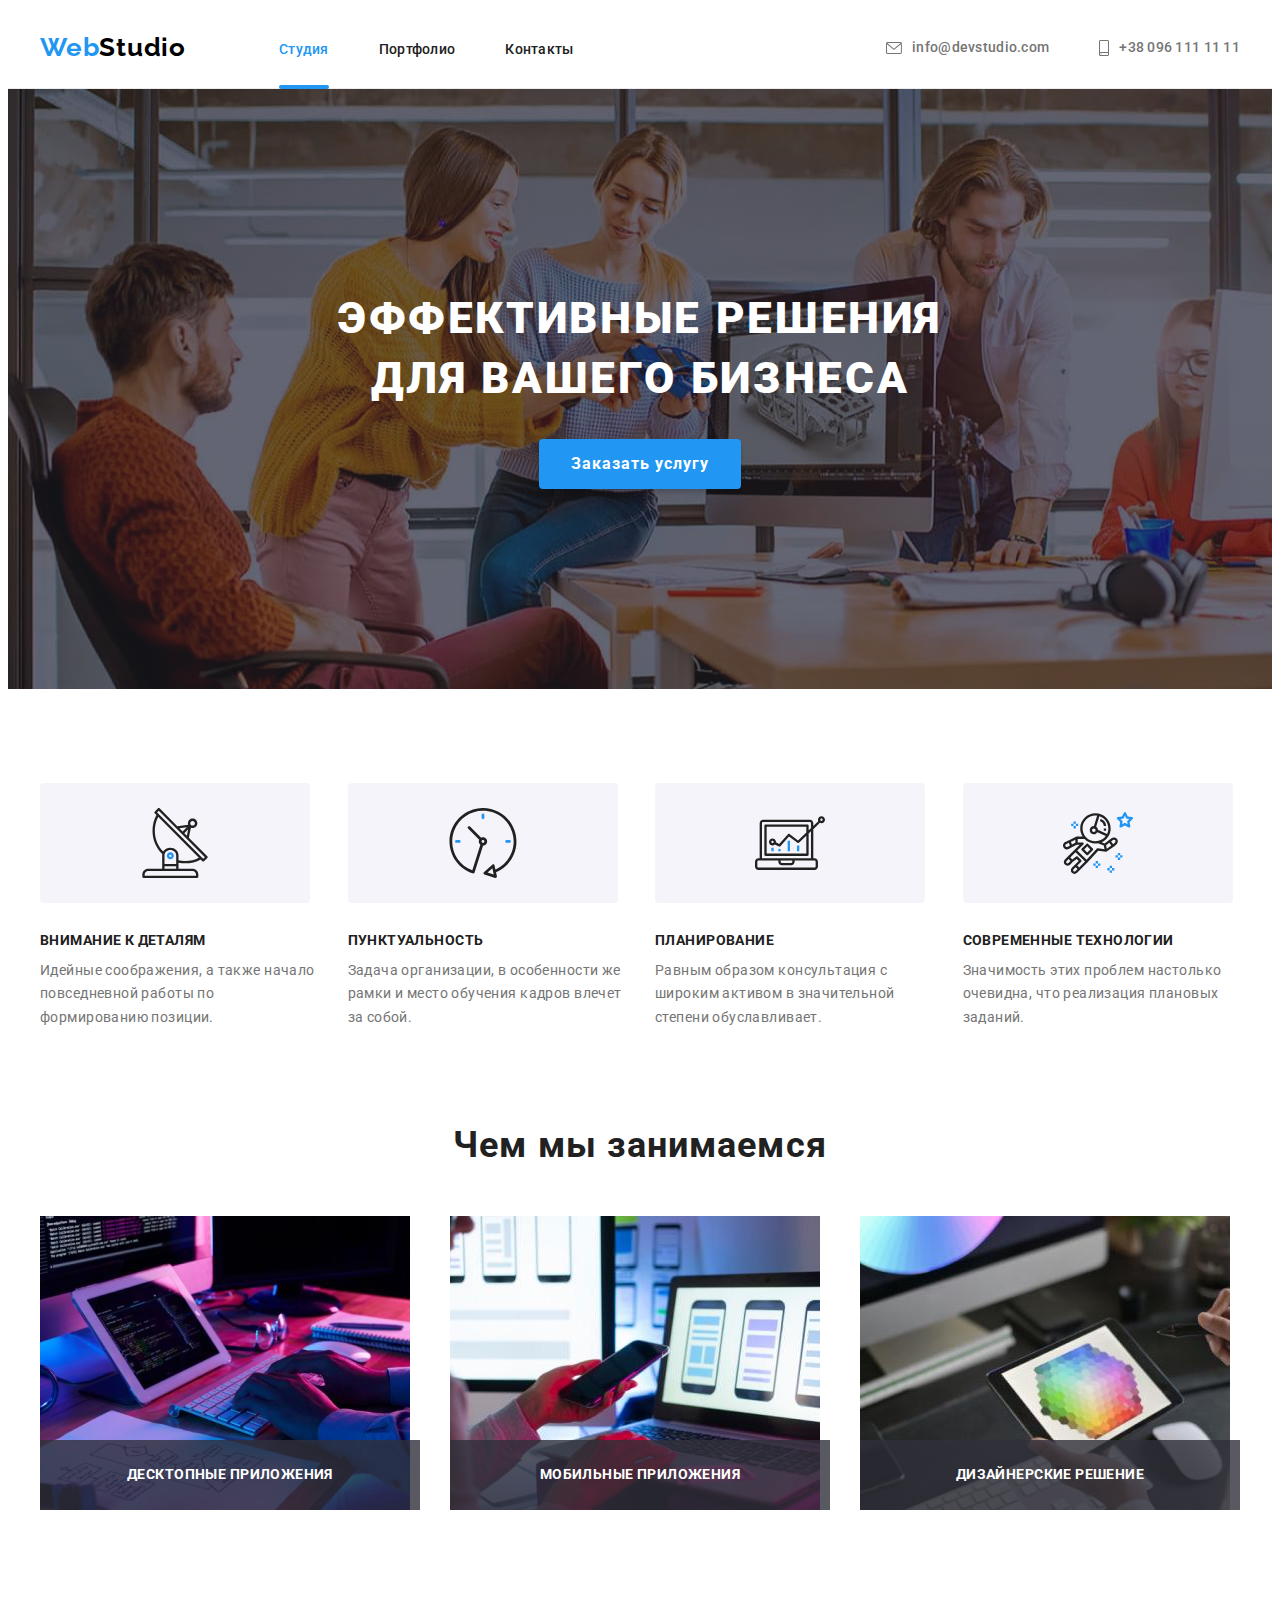
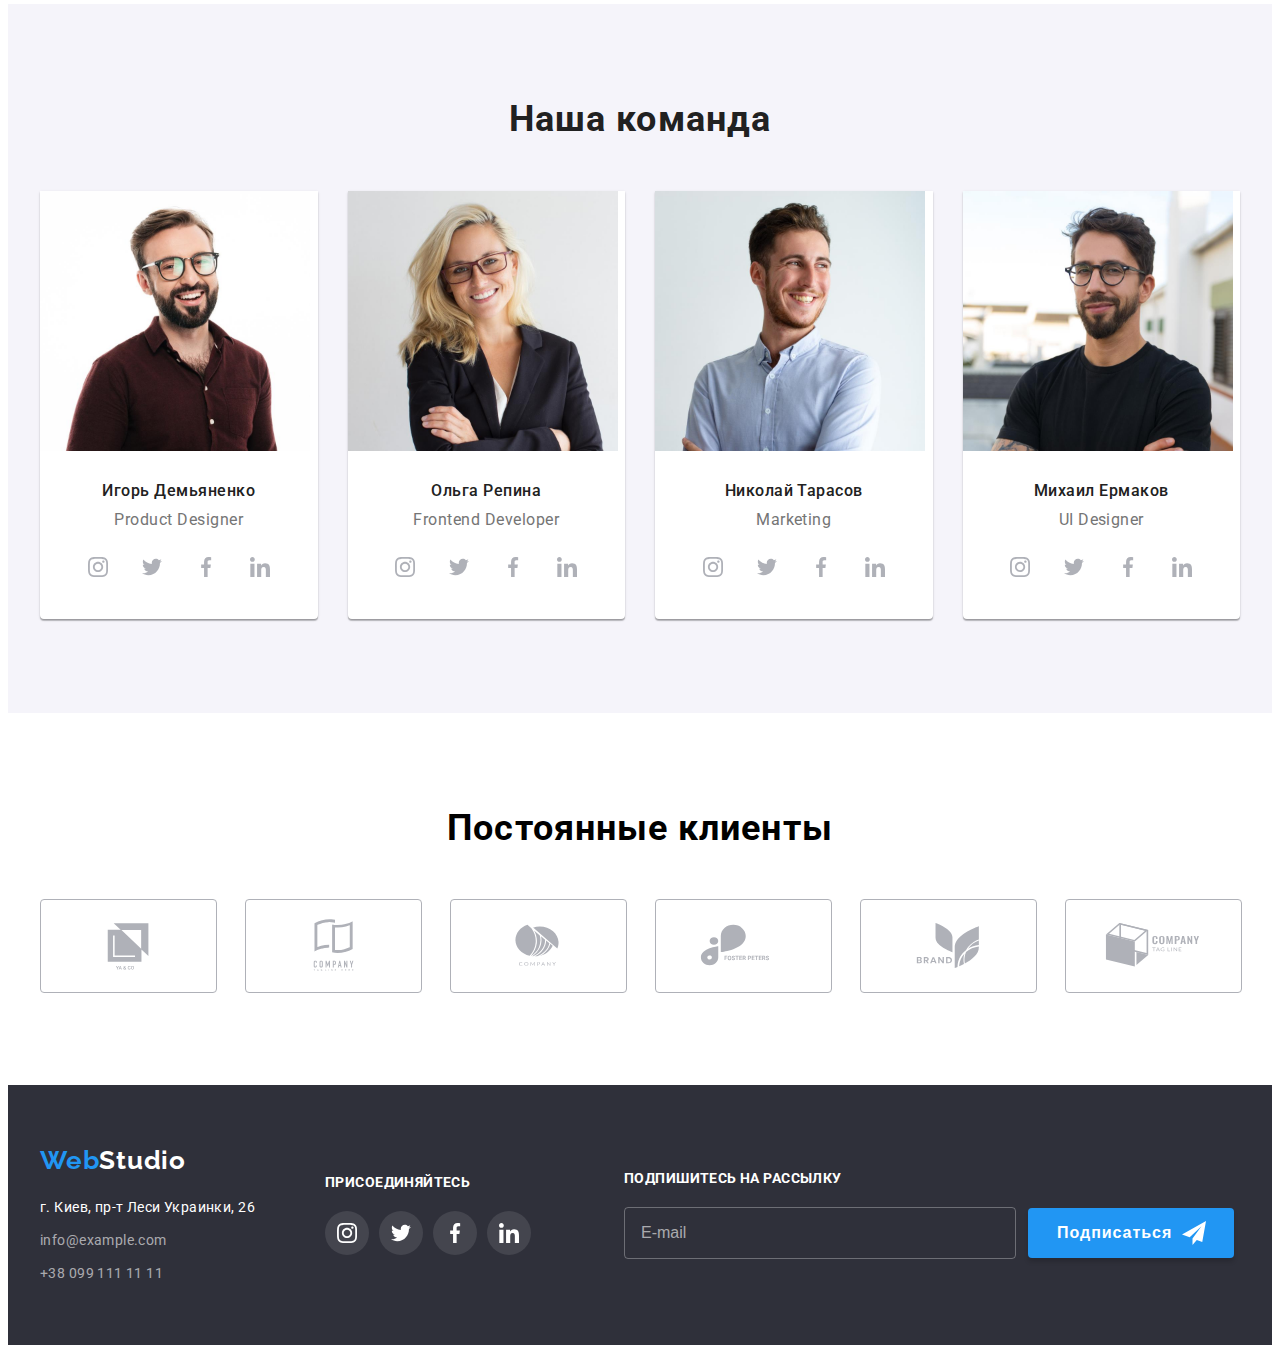
==== index.html @ 4bd8bec8 "add bem header" ====
<!DOCTYPE html>
<html lang="ru">
  <head>
    <meta charset="UTF-8" />
    <meta http-equiv="X-UA-Compatible" content="IE=edge" />
    <meta name="viewport" content="width=device-width, initial-scale=1.0" />
    <title>WebStudio</title>
    <link rel="preconnect" href="https://fonts.googleapis.com" />
    <link rel="preconnect" href="https://fonts.gstatic.com" crossorigin />
    <link
      href="https://fonts.googleapis.com/css2?family=Raleway:wght@700&family=Roboto:wght@400;500;700;900&display=swap"
      rel="stylesheet"
    />
    <link
      rel="stylesheet"
      href="https://cdnjs.cloudflare.com/ajax/libs/modern-normalize/1.1.0/modern-normalize.min.css"
      integrity="sha512-wpPYUAdjBVSE4KJnH1VR1HeZfpl1ub8YT/NKx4PuQ5NmX2tKuGu6U/JRp5y+Y8XG2tV+wKQpNHVUX03MfMFn9Q=="
      crossorigin="anonymous"
      referrerpolicy="no-referrer"
    />
    <link rel="stylesheet" href="./css/main.min.css" />
  </head>

  <body>
    <header class="header-main">
      <div class="header container">
        <a class="logo header__logo link" href="./index.html"
          ><span class="logo__accent">Web</span>Studio</a
        >
        <nav class="header-nav">
          <ul class="header-nav__list list">
            <li class="header-nav__item">
              <a class="header-nav__link link current" href="./index.html"
                >Студия</a
              >
            </li>
            <li class="header-nav__item">
              <a class="header-nav__link link" href="./portfolio.html"
                >Портфолио</a
              >
            </li>
            <li class="header-nav__item">
              <a class="header-nav__link link" href="">Контакты</a>
            </li>
          </ul>
        </nav>
        <ul class="contact header__contact list">
          <li class="contact__item">
            <a class="contact__link link" href="mailto:info@devstudio.com"
              ><svg class="contact__icon" width="16" height="12">
                <use href="./images/icons.svg#icon-envelope"></use></svg
              >info@devstudio.com</a
            >
          </li>
          <li class="contact__item">
            <a class="contact__link link" href="tel:+380961111111"
              ><svg class="contact__icon" width="10" height="16">
                <use href="./images/icons.svg#icon-smartphone"></use></svg
              >+38 096 111 11 11</a
            >
          </li>
        </ul>
      </div>
    </header>
    <main>
      <!--Hero-->
      <section class="hero">
        <div class="container hero-container">
          <h1 class="hero-title">Эффективные решения для вашего бизнеса</h1>
          <button type="button" class="hero-btn" data-modal-open>
            Заказать услугу
          </button>
        </div>
      </section>
      <!--Qualitys-->
      <section class="quality section-general">
        <div class="container">
          <h2 class="visually-hidden">Качества</h2>
          <ul class="quality-list list">
            <li class="quality-item">
              <div class="quality-icon-container">
                <svg class="quality-icon" width="70" height="70">
                  <use href="./images/icons.svg#icon-antenna"></use>
                </svg>
              </div>
              <h3 class="quality-title">Внимание к деталям</h3>
              <p class="quality-text">
                Идейные соображения, а также начало повседневной работы по
                формированию позиции.
              </p>
            </li>
            <li class="quality-item">
              <div class="quality-icon-container">
                <svg class="quality-icon" width="70" height="70">
                  <use href="./images/icons.svg#icon-clock"></use>
                </svg>
              </div>
              <h3 class="quality-title">Пунктуальность</h3>
              <p class="quality-text">
                Задача организации, в особенности же рамки и место обучения
                кадров влечет за собой.
              </p>
            </li>
            <li class="quality-item">
              <div class="quality-icon-container">
                <svg class="quality-icon" width="70" height="70">
                  <use href="./images/icons.svg#icon-diagram"></use>
                </svg>
              </div>
              <h3 class="quality-title">Планирование</h3>
              <p class="quality-text">
                Равным образом консультация с широким активом в значительной
                степени обуславливает.
              </p>
            </li>
            <li class="quality-item">
              <div class="quality-icon-container">
                <svg class="quality-icon" width="70" height="70">
                  <use href="./images/icons.svg#icon-astronaut"></use>
                </svg>
              </div>
              <h3 class="quality-title">Современные технологии</h3>
              <p class="quality-text">
                Значимость этих проблем настолько очевидна, что реализация
                плановых заданий.
              </p>
            </li>
          </ul>
        </div>
      </section>
      <!--Works-->
      <section class="works section-general">
        <div class="container">
          <h2 class="works-title">Чем мы занимаемся</h2>
          <ul class="works-list list">
            <li class="works-item">
              <img
                src="./images/code.jpg"
                alt="пишет код на планшете"
                width="370"
                height="294"
              />
              <h3 class="work-item-title">ДЕСКТОПНЫЕ ПРИЛОЖЕНИЯ</h3>
            </li>
            <li class="works-item">
              <img
                src="./images/mobile.jpg"
                alt="девушка с телефоном возле ноутбука"
                width="370"
                height="294"
              />
              <h3 class="work-item-title">МОБИЛЬНЫЕ ПРИЛОЖЕНИЯ</h3>
            </li>
            <li class="works-item">
              <img
                src="./images/color.jpg"
                alt="планшет в руке с гаммой цветов"
                width="370"
                height="294"
              />
              <h3 class="work-item-title">ДИЗАЙНЕРСКИЕ РЕШЕНИЕ</h3>
            </li>
          </ul>
        </div>
      </section>
      <!--Team-->
      <section class="team section-general">
        <div class="container">
          <h2 class="team-title">Наша команда</h2>
          <ul class="team-list list">
            <li class="team-item">
              <img
                src="./images/product-designer.jpg"
                alt="дизайнер продукта"
                width="270"
                height="260"
              />
              <div class="team-container">
                <h3 class="team-list-title">Игорь Демьяненко</h3>
                <p class="team-list-text" lang="en">Product Designer</p>
                <ul class="team-social-list list">
                  <li class="team-social-item">
                    <a class="team-social-link link" href="">
                      <svg class="team-social-icon" width="20" height="20">
                        <use href="./images/icons.svg#icon-instagram"></use>
                      </svg>
                    </a>
                  </li>
                  <li class="team-social-item">
                    <a class="team-social-link link" href="">
                      <svg class="team-social-icon" width="20" height="20">
                        <use href="./images/icons.svg#icon-twitter"></use>
                      </svg>
                    </a>
                  </li>
                  <li class="team-social-item">
                    <a class="team-social-link link" href="">
                      <svg class="team-social-icon" width="20" height="20">
                        <use href="./images/icons.svg#icon-facebook"></use>
                      </svg>
                    </a>
                  </li>
                  <li class="team-social-item">
                    <a class="team-social-link link" href="">
                      <svg class="team-social-icon" width="20" height="20">
                        <use href="./images/icons.svg#icon-linkedin"></use>
                      </svg>
                    </a>
                  </li>
                </ul>
              </div>
            </li>
            <li class="team-item">
              <img
                src="./images/frontend-developer.jpg"
                alt="фронтенд разработчик"
                width="270"
                height="260"
              />
              <div class="team-container">
                <h3 class="team-list-title">Ольга Репина</h3>
                <p class="team-list-text" lang="en">Frontend Developer</p>
                <ul class="team-social-list list">
                  <li class="team-social-item">
                    <a class="team-social-link link" href="">
                      <svg class="team-social-icon" width="20" height="20">
                        <use href="./images/icons.svg#icon-instagram"></use>
                      </svg>
                    </a>
                  </li>
                  <li class="team-social-item">
                    <a class="team-social-link link" href="">
                      <svg class="team-social-icon" width="20" height="20">
                        <use href="./images/icons.svg#icon-twitter"></use>
                      </svg>
                    </a>
                  </li>
                  <li class="team-social-item">
                    <a class="team-social-link link" href="">
                      <svg class="team-social-icon" width="20" height="20">
                        <use href="./images/icons.svg#icon-facebook"></use>
                      </svg>
                    </a>
                  </li>
                  <li class="team-social-item">
                    <a class="team-social-link link" href="">
                      <svg class="team-social-icon" width="20" height="20">
                        <use href="./images/icons.svg#icon-linkedin"></use>
                      </svg>
                    </a>
                  </li>
                </ul>
              </div>
            </li>
            <li class="team-item">
              <img
                src="./images/marketing.jpg"
                alt="маркетолог"
                width="270"
                height="260"
              />
              <div class="team-container">
                <h3 class="team-list-title">Николай Тарасов</h3>
                <p class="team-list-text" lang="en">Marketing</p>
                <ul class="team-social-list list">
                  <li class="team-social-item">
                    <a class="team-social-link link" href="">
                      <svg class="team-social-icon" width="20" height="20">
                        <use href="./images/icons.svg#icon-instagram"></use>
                      </svg>
                    </a>
                  </li>
                  <li class="team-social-item">
                    <a class="team-social-link link" href="">
                      <svg class="team-social-icon" width="20" height="20">
                        <use href="./images/icons.svg#icon-twitter"></use>
                      </svg>
                    </a>
                  </li>
                  <li class="team-social-item">
                    <a class="team-social-link link" href="">
                      <svg class="team-social-icon" width="20" height="20">
                        <use href="./images/icons.svg#icon-facebook"></use>
                      </svg>
                    </a>
                  </li>
                  <li class="team-social-item">
                    <a class="team-social-link link" href="">
                      <svg class="team-social-icon" width="20" height="20">
                        <use href="./images/icons.svg#icon-linkedin"></use>
                      </svg>
                    </a>
                  </li>
                </ul>
              </div>
            </li>
            <li class="team-item">
              <img
                src="./images/ui-designer.jpg"
                alt="дизайнер интерфейсов"
                width="270"
                height="260"
              />
              <div class="team-container">
                <h3 class="team-list-title">Михаил Ермаков</h3>
                <p class="team-list-text" lang="en">UI Designer</p>
                <ul class="team-social-list list">
                  <li class="team-social-item">
                    <a class="team-social-link link" href="">
                      <svg class="team-social-icon" width="20" height="20">
                        <use href="./images/icons.svg#icon-instagram"></use>
                      </svg>
                    </a>
                  </li>
                  <li class="team-social-item">
                    <a class="team-social-link link" href="">
                      <svg class="team-social-icon" width="20" height="20">
                        <use href="./images/icons.svg#icon-twitter"></use>
                      </svg>
                    </a>
                  </li>
                  <li class="team-social-item">
                    <a class="team-social-link link" href="">
                      <svg class="team-social-icon" width="20" height="20">
                        <use href="./images/icons.svg#icon-facebook"></use>
                      </svg>
                    </a>
                  </li>
                  <li class="team-social-item">
                    <a class="team-social-link link" href="">
                      <svg class="team-social-icon" width="20" height="20">
                        <use href="./images/icons.svg#icon-linkedin"></use>
                      </svg>
                    </a>
                  </li>
                </ul>
              </div>
            </li>
          </ul>
        </div>
      </section>
      <!--Clients-->
      <section class="client section-general">
        <div class="container">
          <h2 class="client-title">Постоянные клиенты</h2>
          <ul class="client-list list">
            <li class="client-item">
              <a class="client-link link" href="">
                <svg class="client-icon" width="106" height="60">
                  <use href="./images/icons.svg#icon-logo1"></use>
                </svg>
              </a>
            </li>
            <li class="client-item">
              <a class="client-link link" href="">
                <svg class="client-icon" width="106" height="60">
                  <use href="./images/icons.svg#icon-logo2"></use>
                </svg>
              </a>
            </li>
            <li class="client-item">
              <a class="client-link link" href="">
                <svg class="client-icon" width="106" height="60">
                  <use href="./images/icons.svg#icon-logo3"></use>
                </svg>
              </a>
            </li>
            <li class="client-item">
              <a class="client-link link" href="">
                <svg class="client-icon" width="106" height="60">
                  <use href="./images/icons.svg#icon-logo4"></use>
                </svg>
              </a>
            </li>
            <li class="client-item">
              <a class="client-link link" href="">
                <svg class="client-icon" width="106" height="60">
                  <use href="./images/icons.svg#icon-logo5"></use>
                </svg>
              </a>
            </li>
            <li class="client-item">
              <a class="client-link link" href="">
                <svg class="client-icon" width="106" height="60">
                  <use href="./images/icons.svg#icon-logo6"></use>
                </svg>
              </a>
            </li>
          </ul>
        </div>
      </section>
    </main>
    <footer class="footer">
      <div class="container">
        <div class="footer-container">
          <div class="footer-address-wrap">
            <a class="footer-logo link" href="./index.html"
              ><span class="footer-logo-accent">Web</span>Studio
            </a>
            <address class="footer-address">
              <ul class="footer-list list">
                <li class="footer-item">
                  <a
                    class="footer-address-link link"
                    href="https://goo.gl/maps/RLzgMfpruisoDYnj7"
                    target="_blank"
                    rel="noopener noreferrer"
                    >г. Киев, пр-т Леси Украинки, 26
                  </a>
                </li>
                <li class="footer-item">
                  <a class="footer-link link" href="mailto:info@example.com"
                    >info@example.com</a
                  >
                </li>
                <li class="footer-item">
                  <a class="footer-link link" href="tel:+380991111111"
                    >+38 099 111 11 11</a
                  >
                </li>
              </ul>
            </address>
          </div>
          <div class="footer-social">
            <p class="footer-social-text">ПРИСОЕДИНЯЙТЕСЬ</p>
            <ul class="footer-social-list list">
              <li class="footer-social-item">
                <a class="footer-social-link link" href="">
                  <svg class="footer-social-icon" width="20" height="20">
                    <use href="./images/icons.svg#icon-instagram"></use>
                  </svg>
                </a>
              </li>
              <li class="footer-social-item">
                <a class="footer-social-link link" href="">
                  <svg class="footer-social-icon" width="20" height="20">
                    <use href="./images/icons.svg#icon-twitter"></use>
                  </svg>
                </a>
              </li>
              <li class="footer-social-item">
                <a class="footer-social-link link" href="">
                  <svg class="footer-social-icon" width="20" height="20">
                    <use href="./images/icons.svg#icon-facebook"></use>
                  </svg>
                </a>
              </li>
              <li class="footer-social-item">
                <a class="footer-social-link link" href="">
                  <svg class="footer-social-icon" width="20" height="20">
                    <use href="./images/icons.svg#icon-linkedin"></use>
                  </svg>
                </a>
              </li>
            </ul>
          </div>
          <div class="footer-form-wrap">
            <p class="footer-form-title">ПОДПИШИТЕСЬ НА РАССЫЛКУ</p>
            <form action="#" class="footer-form">
              <input
                type="email"
                name="mail"
                placeholder="E-mail"
                class="footer-form-input"
              />
              <button type="submit" class="footer-form-btn">
                Подписаться
                <svg class="footer-form-icon" width="24" height="24">
                  <use href="./images/icons.svg#icon-send"></use>
                </svg>
              </button>
            </form>
          </div>
        </div>
      </div>
    </footer>
    <div class="backdrop is-hidden" data-modal>
      <div class="modal">
        <div class="modal-form-wrap">
          <p class="modal-form-title">
            Оставьте свои данные, мы вам перезвоним
          </p>
          <form action="#" class="modal-form">
            <div class="modal-form-field">
              <label for="user-name" class="modal-form-label">Имя</label>
              <div class="modal-input-wrap">
                <input
                  type="text"
                  name="user-name"
                  id="user-name"
                  class="modal-input"
                />
                <svg class="modal-input-icon" width="18" height="18">
                  <use href="./images/icons.svg#icon-person"></use>
                </svg>
              </div>
            </div>
            <div class="modal-form-field">
              <label for="user-tel" class="modal-form-label">Телефон</label>
              <div class="modal-input-wrap">
                <input
                  type="tel"
                  name="user-tel"
                  id="user-tel"
                  class="modal-input"
                />
                <svg class="modal-input-icon" width="18" height="18">
                  <use href="./images/icons.svg#icon-modal-phone"></use>
                </svg>
              </div>
            </div>
            <div class="modal-form-field">
              <label for="user-mail" class="modal-form-label">Почта</label>
              <div class="modal-input-wrap">
                <input
                  type="email"
                  name="user-mail"
                  id="user-mail"
                  class="modal-input"
                />
                <svg class="modal-input-icon" width="18" height="18">
                  <use href="./images/icons.svg#icon-modal-email"></use>
                </svg>
              </div>
            </div>
            <div class="modal-form-field">
              <label for="user-text" class="modal-form-label"
                >Комментарий</label
              >
              <textarea
                name="user-text"
                id="user-text"
                placeholder="Введите текст"
                class="user-text"
              ></textarea>
            </div>
            <div class="modal-form-checkbox">
              <input
                type="checkbox"
                name="policy"
                id="modal-check"
                class="modal-check visually-hidden"
              />
              <label for="modal-check" class="modal-check-text">
                <span
                  ><svg class="icon-check" width="16" height="15">
                    <use href="./images/icons.svg#icon-check"></use>
                  </svg>
                </span>
                Соглашаюсь с рассылкой и принимаю</label
              ><a class="modal-chek-link" href="#">Условия договора </a>
            </div>
            <button type="submit" class="modal-btn">Отправить</button>
          </form>
        </div>
        <button type="button" class="modal-close-btn" data-modal-close>
          <svg class="modal-close-icon" width="18" height="18">
            <use href="./images/icons.svg#icon-close-black"></use>
          </svg>
        </button>
      </div>
    </div>
    <script src="./js/modal.js"></script>
  </body>
</html>
---- css/main.min.css ----
:root{--accent-logo-color: #2196f3;--second-logo-color: #000000;--third-logo-color: #ffffff;--mine-header-text-color: #212121;--second-header-text-color: #757575;--mine-title-color: #ffffff;--second-title-color: #212121;--third-title-color: #212121;--main-text-color: #757575;--accent-color: #2196f3;--button-color: #2196f3;--button-second-text-color: #ffffff;--button-first-text-color: #212121;--mine-background-color: #2f303a;--second-background-color: #f5f4fa;--icon-main-color: #afb1b8;--icon-second-color: #ffffff;--icon-accent-color: #2196f3;--card-set-gap: 30px}.visually-hidden{position:absolute;white-space:nowrap;width:1px;height:1px;overflow:hidden;border:0;padding:0;clip:rect(0 0 0 0);clip-path:inset(50%);margin:-1px}body{font-family:"Roboto", sans-serif}.list{list-style:none}.link{text-decoration:none}p,h1,h2,h3,h4,h5,h6{margin:0}ul{margin:0;padding:0}button{cursor:pointer}img{display:block;max-width:100%;height:auto}.container{width:1200px;padding-left:15px;padding-right:15px;margin:0 auto}.section-general{padding-top:94px;padding-bottom:94px}.logo{font-family:"Raleway", sans-serif;font-weight:700;font-size:26px;line-height:1.19;letter-spacing:.03em;color:var(--second-logo-color)}.logo__accent{color:var(--accent-logo-color)}.header__logo{padding-top:24px;padding-bottom:25px;margin-right:93px}.contact{display:flex;align-items:center;justify-content:flex-start}.contact__icon{margin-right:10px;fill:currentColor}.contact__item:not(:last-child){margin-right:50px}.contact__link{display:flex;align-items:center;justify-content:center;padding-bottom:32px;padding-top:32px;font-weight:500;font-size:14px;line-height:1.14;letter-spacing:.02em;color:var(--second-header-text-color);transition:color 250ms cubic-bezier(0.4, 0, 0.2, 1)}.contact__link:hover,.contact__link:focus{color:var(--accent-color)}.header__contact{margin-left:auto}.backdrop{width:100vw;height:100vh;position:fixed;top:0;left:0;background-color:rgba(0,0,0,0.2);transition:visibility 250ms cubic-bezier(0.4, 0, 0.2, 1),opacity 250ms cubic-bezier(0.4, 0, 0.2, 1)}.backdrop.is-hidden .modal{transform:scale(0) rotate(360deg)}.modal{width:528px;min-height:581px;box-shadow:0px 1px 3px rgba(141,40,40,0.12),0px 1px 1px rgba(0,0,0,0.14),0px 2px 1px rgba(0,0,0,0.2);border-radius:4px;background-color:#ffffff;position:absolute;top:50%;left:50%;transform:scale(1) rotate(0) translate(-50%, -50%);transition:transform 250ms cubic-bezier(0.4, 0, 0.2, 1)}.modal-form-wrap{padding:40px}.modal-form-title{padding-bottom:12px;font-weight:700;font-size:20px;line-height:1.15;text-align:center;letter-spacing:0.03em;color:#212121}.modal-form-field{margin-bottom:10px}.modal-form-label{display:block;margin-bottom:4px;font-weight:400;font-size:12px;line-height:1.17;letter-spacing:0.01em;color:var(--main-text-color)}.modal-input-wrap{position:relative}.modal-input{padding:12px 12px 12px 42px;width:100%;border:1px solid rgba(33,33,33,0.2);border-radius:4px;font-weight:400;font-size:14px;line-height:1.14;letter-spacing:0.01em;color:var(--main-text-color);outline:none;transition:border-color 250ms cubic-bezier(0.4, 0, 0.2, 1)}.modal-input:focus{border-color:var(--accent-color)}.modal-input-icon{position:absolute;top:50%;transform:translateY(-50%);left:12px;transition:fill 250ms cubic-bezier(0.4, 0, 0.2, 1)}.modal-input:focus+.modal-input-icon{fill:var(--icon-accent-color)}.user-text{display:block;padding:12px 16px;width:100%;height:120px;resize:none;outline:none;font-weight:400;font-size:14px;line-height:1.14;letter-spacing:0.01em;color:var(--main-text-color);border:1px solid rgba(33,33,33,0.2);border-radius:4px;transition:border-color 250ms cubic-bezier(0.4, 0, 0.2, 1)}.user-text:focus{border-color:var(--accent-color)}.user-text::placeholder{font-weight:400;font-size:14px;line-height:1.14;letter-spacing:0.01em;color:rgba(117,117,117,0.5)}.modal-form-checkbox{margin-top:20px;margin-bottom:30px;display:flex;align-items:center}.modal-check-text{margin-right:5px;font-weight:400;font-size:14px;line-height:1.71;letter-spacing:0.03em;color:var(--main-text-color);display:flex;align-items:center}.modal-check-text span{width:16px;height:15px;margin-right:8.4px;border:2px solid #212121;border-radius:2px;display:flex;justify-content:center;align-items:center;transition:background-color 250ms cubic-bezier(0.4, 0, 0.2, 1),border 250ms cubic-bezier(0.4, 0, 0.2, 1)}.modal-check:checked+.modal-check-text span{background-color:var(--accent-color);border:none}.icon-check{fill:transparent;transition:fill 250ms cubic-bezier(0.4, 0, 0.2, 1)}.modal-check:checked+.modal-check-text .icon-check{fill:var(--icon-second-color)}.modal-chek-link{color:#2196f3}.modal-btn{display:block;margin:0 auto;padding:10px 55px 10px 56px;font-weight:700;font-size:16px;line-height:1.87;letter-spacing:0.06em;color:var(--button-second-text-color);background-color:var(--button-color);box-shadow:0px 4px 4px rgba(0,0,0,0.15);border-radius:4px;border:none;transition:background-color 250ms cubic-bezier(0.4, 0, 0.2, 1)}.modal-btn:hover{background-color:#188ce8}.modal-close-btn{display:flex;align-items:center;justify-content:center;width:30px;height:30px;border:1px solid rgba(0,0,0,0.1);border-radius:50%;background-color:#ffffff;position:absolute;top:8px;right:8px;outline:none;transition:fill 250ms cubic-bezier(0.4, 0, 0.2, 1)}.modal-close-btn:hover,.modal-close-btn:focus+.modal-close-icon{fill:var(--icon-accent-color)}.is-hidden{visibility:hidden;opacity:0;pointer-events:none}.header-main{border-bottom:1px solid #ececec}.header{display:flex;align-items:center;justify-content:flex-start}.header-nav__list{display:flex}.header-nav__item:not(:last-child){margin-right:50px}.header-nav__link{padding-bottom:32px;padding-top:32px;font-weight:500;font-size:14px;line-height:1.14;letter-spacing:.02em;color:var(--mine-header-text-color);position:relative;transition:color 250ms cubic-bezier(0.4, 0, 0.2, 1)}.header-nav__link:hover,.header-nav__link:focus{color:var(--accent-color)}.header-nav__link.current{color:var(--accent-color)}.header-nav__link.current::after{content:"";width:100%;height:4px;border-radius:2px;background-color:var(--accent-color);position:absolute;bottom:0;left:0}.hero{background-color:#c4c4c4;background-image:linear-gradient(rgba(47,48,58,0.4), rgba(47,48,58,0.4)),url(../images/hero-bg.jpg);padding-top:200px;padding-bottom:200px;margin:0 auto;max-width:1600px}.hero-title{font-weight:900;font-size:44px;line-height:1.36;text-align:center;letter-spacing:0.06em;text-transform:uppercase;color:var(--mine-title-color);width:696px;margin:0 auto;margin-bottom:30px}.hero-btn{font-family:inherit;font-weight:700;font-size:16px;line-height:1.87;display:flex;align-items:center;text-align:center;letter-spacing:0.06em;color:var(--button-second-text-color);background-color:var(--button-color);box-shadow:0px 4px 4px rgba(0,0,0,0.15);border-radius:4px;border-style:none;padding:10px 32px;margin:0 auto}.quality-list{display:flex;flex-wrap:wrap;margin-top:calc(-1 * var(--card-set-gap));margin-left:calc(-1 * var(--card-set-gap))}.quality-icon-container{margin-bottom:30px;display:flex;justify-content:center;align-items:center;width:270px;height:120px;background-color:#f5f4fa;border-radius:4px}.quality-item{flex-basis:calc(100% / 4 - var(--card-set-gap));margin-top:var(--card-set-gap);margin-left:var(--card-set-gap)}.quality-title{font-weight:700;font-size:14px;line-height:1.14;letter-spacing:0.03em;text-transform:uppercase;color:var(--third-title-color);margin-bottom:10px}.quality-text{font-weight:400;font-size:14px;line-height:1.71;letter-spacing:0.03em;color:var(--main-text-color)}.works{padding-top:0}.works-list{display:flex;flex-wrap:wrap;margin-top:calc(-1 * var(--card-set-gap));margin-left:calc(-1 * var(--card-set-gap))}.works-item{flex-basis:calc(100% / 3 - var(--card-set-gap));margin-top:var(--card-set-gap);margin-left:var(--card-set-gap);position:relative}.work-item-title{width:100%;padding-top:27px;padding-bottom:27px;background-color:rgba(47,48,58,0.8);font-weight:700;font-size:14px;line-height:1.14;text-align:center;letter-spacing:0.03em;text-transform:uppercase;color:var(--mine-title-color);position:absolute;bottom:0;left:0}.works-title{font-weight:700;font-size:36px;line-height:1.17;text-align:center;letter-spacing:0.03em;color:var(--second-title-color);margin-bottom:50px}.team{background-color:var(--second-background-color)}.team-container{padding-top:30px;padding-bottom:30px}.team-title{font-weight:700;font-size:36px;line-height:1.17;text-align:center;letter-spacing:0.03em;color:var(--second-title-color);margin-bottom:50px}.team-list{display:flex;flex-wrap:wrap;margin-top:calc(-1 * var(--card-set-gap));margin-left:calc(-1 * var(--card-set-gap))}.team-item{flex-basis:calc(100% / 4 - var(--card-set-gap));margin-top:var(--card-set-gap);margin-left:var(--card-set-gap);background-color:#ffffff;box-shadow:0px 1px 3px rgba(0,0,0,0.12),0px 1px 1px rgba(0,0,0,0.14),0px 2px 1px rgba(0,0,0,0.2);border-radius:0px 0px 4px 4px}.team-list-title{font-weight:500;font-size:16px;line-height:1.19;text-align:center;letter-spacing:0.03em;color:var(--third-title-color);margin-bottom:10px}.team-list-text{font-weight:400;font-size:16px;line-height:1.19;text-align:center;letter-spacing:0.03em;color:var(--main-text-color)}.team-social-list{margin-top:16px;display:flex;justify-content:center}.team-social-item{width:44px;height:44px}.team-social-item:not(:last-child){margin-right:10px}.team-social-link{width:100%;height:100%;border-radius:50%;display:flex;align-items:center;justify-content:center;color:var(--icon-main-color);transition:background-color 250ms cubic-bezier(0.4, 0, 0.2, 1),color 250ms cubic-bezier(0.4, 0, 0.2, 1)}.team-social-link:hover,.team-social-link:focus{background-color:var(--accent-color);color:var(--icon-second-color)}.team-social-icon{fill:currentColor}.client-title{font-weight:700;font-size:36px;line-height:1.17;text-align:center;letter-spacing:0.03em;margin-bottom:50px}.client-list{display:flex;align-items:center;justify-content:center;flex-wrap:wrap;margin-top:calc(-1 * var(--card-set-gap));margin-left:calc(-1 * var(--card-set-gap))}.client-item{width:170px;height:92px;flex-basis:calc(100% / 6 - var(--card-set-gap));margin-top:var(--card-set-gap);margin-left:var(--card-set-gap)}.client-link{width:100%;height:100%;display:flex;align-items:center;justify-content:center;color:var(--icon-main-color);border:1px solid #afb1b8;border-radius:4px;transition:color 250ms cubic-bezier(0.4, 0, 0.2, 1),border 250ms cubic-bezier(0.4, 0, 0.2, 1)}.client-link:hover,.client-link:focus{color:var(--icon-accent-color);border:1px solid var(--accent-color)}.client-icon{fill:currentColor}.footer{background-color:var(--mine-background-color);padding-top:60px;padding-bottom:60px}.footer-logo{font-family:"Raleway", sans-serif;font-weight:700;font-size:26px;line-height:1.19;letter-spacing:0.03em;color:var(--third-logo-color);margin-bottom:20px;display:block}.footer-logo-accent{color:var(--accent-logo-color)}.footer-item:not(:last-child){margin-bottom:9px}.footer-address-link{font-style:normal;font-weight:400;font-size:14px;line-height:1.71;letter-spacing:0.03em;color:#ffffff;transition:color 250ms cubic-bezier(0.4, 0, 0.2, 1)}.footer-address-link:hover,.footer-address-link:focus{color:var(--accent-color)}.footer-link{font-style:normal;font-weight:400;font-size:14px;line-height:1.71;letter-spacing:0.03em;color:rgba(255,255,255,0.6);transition:color 250ms cubic-bezier(0.4, 0, 0.2, 1)}.footer-link:hover,.footer-link:focus{color:var(--accent-color)}.footer-container{display:flex;align-items:center}.footer-address-wrap{margin-right:70px}.footer-social{margin-right:93px}.footer-social-text{font-weight:700;font-size:14px;line-height:1.14;letter-spacing:0.03em;color:#ffffff;margin-bottom:20px}.footer-social-list{display:flex;justify-content:center;align-items:center}.footer-social-item{width:44px;height:44px}.footer-social-item:not(:last-child){margin-right:10px}.footer-social-link{width:100%;height:100%;display:flex;align-items:center;justify-content:center;background:rgba(255,255,255,0.1);border-radius:50%;color:var(--icon-second-color);transition:background-color 250ms cubic-bezier(0.4, 0, 0.2, 1)}.footer-social-link:hover,.footer-social-link:focus{background-color:var(--accent-color)}.footer-social-icon{fill:currentColor}.footer-form{display:flex;align-items:center}.footer-form-title{padding-bottom:20px;font-weight:700;font-size:14px;line-height:1.14;letter-spacing:0.03em;text-transform:uppercase;color:var(--mine-title-color)}.footer-form-input{padding:15px 16px;width:358px;margin-right:12px;background-color:transparent;border:1px solid rgba(255,255,255,0.3);border-radius:4px;outline:none;font-weight:400;font-size:16px;line-height:1.25;color:rgba(255,255,255,0.6)}.footer-form-input::placeholder{font-weight:400;font-size:16px;line-height:1.25;color:rgba(255,255,255,0.6)}.footer-form-btn{padding:10px 28px 10px 29px;display:flex;align-items:center;background:var(--button-color);box-shadow:0px 4px 4px rgba(0,0,0,0.15);border-radius:4px;border:none;font-weight:700;font-size:16px;line-height:1.87;text-align:center;letter-spacing:0.06em;color:var(--button-second-text-color)}.footer-form-icon{margin-left:10px;fill:var(--icon-second-color)}.portfolio-filter-list{display:flex;justify-content:center;margin-bottom:50px}.portfolio-filter-item:not(:last-child){margin-right:8px}.portfolio-filter-btn{font-family:inherit;font-weight:500;font-size:16px;line-height:1.63;text-align:center;letter-spacing:0.03em;color:var(--button-first-text-color);background-color:#f5f4fa;border-radius:4px;border-style:none;padding:6px 22px;transition:background-color 250ms cubic-bezier(0.4, 0, 0.2, 1),color 250ms cubic-bezier(0.4, 0, 0.2, 1),box-shadow 250ms cubic-bezier(0.4, 0, 0.2, 1)}.portfolio-filter-btn:hover,.portfolio-filter-btn:focus{color:var(--button-second-text-color);background-color:var(--button-color);box-shadow:0px 3px 1px rgba(0,0,0,0.1),0px 1px 2px rgba(0,0,0,0.08),0px 2px 2px rgba(0,0,0,0.12)}.portfolio-work-list{display:flex;flex-wrap:wrap;margin-top:calc(-1 * var(--card-set-gap));margin-left:calc(-1 * var(--card-set-gap))}.portfolio-work-item{border:1px solid #eeeeee;flex-basis:calc(100% / 3 - var(--card-set-gap));margin-top:var(--card-set-gap);margin-left:var(--card-set-gap);transition:box-shadow 250ms cubic-bezier(0.4, 0, 0.2, 1)}.portfolio-work-item:hover{box-shadow:0px 1px 1px rgba(0,0,0,0.12),0px 4px 4px rgba(0,0,0,0.06),1px 4px 6px rgba(0,0,0,0.16)}.portfolio-work-title{font-weight:700;font-size:18px;line-height:2;letter-spacing:0.06em;color:var(--second-title-color);margin-bottom:4px}.portfolio-owerlay-wrap{position:relative;overflow:hidden}.portfolio-work-overlay{padding:63px 24px;height:100%;font-weight:400;font-size:18px;line-height:1.56;letter-spacing:0.03em;color:#ffffff;background-color:rgba(33,150,243,0.9);position:absolute;top:0;left:0;transform:translateY(101%);transition:transform 250ms cubic-bezier(0.4, 0, 0.2, 1)}.portfolio-work-item:hover .portfolio-work-overlay{transform:translateY(0)}.portfolio-work-text{font-weight:400;font-size:16px;line-height:1.87;letter-spacing:0.03em;color:var(--main-text-color)}.portfolio-container-text{padding:20px 24px}
/*# sourceMappingURL=main.min.css.map */
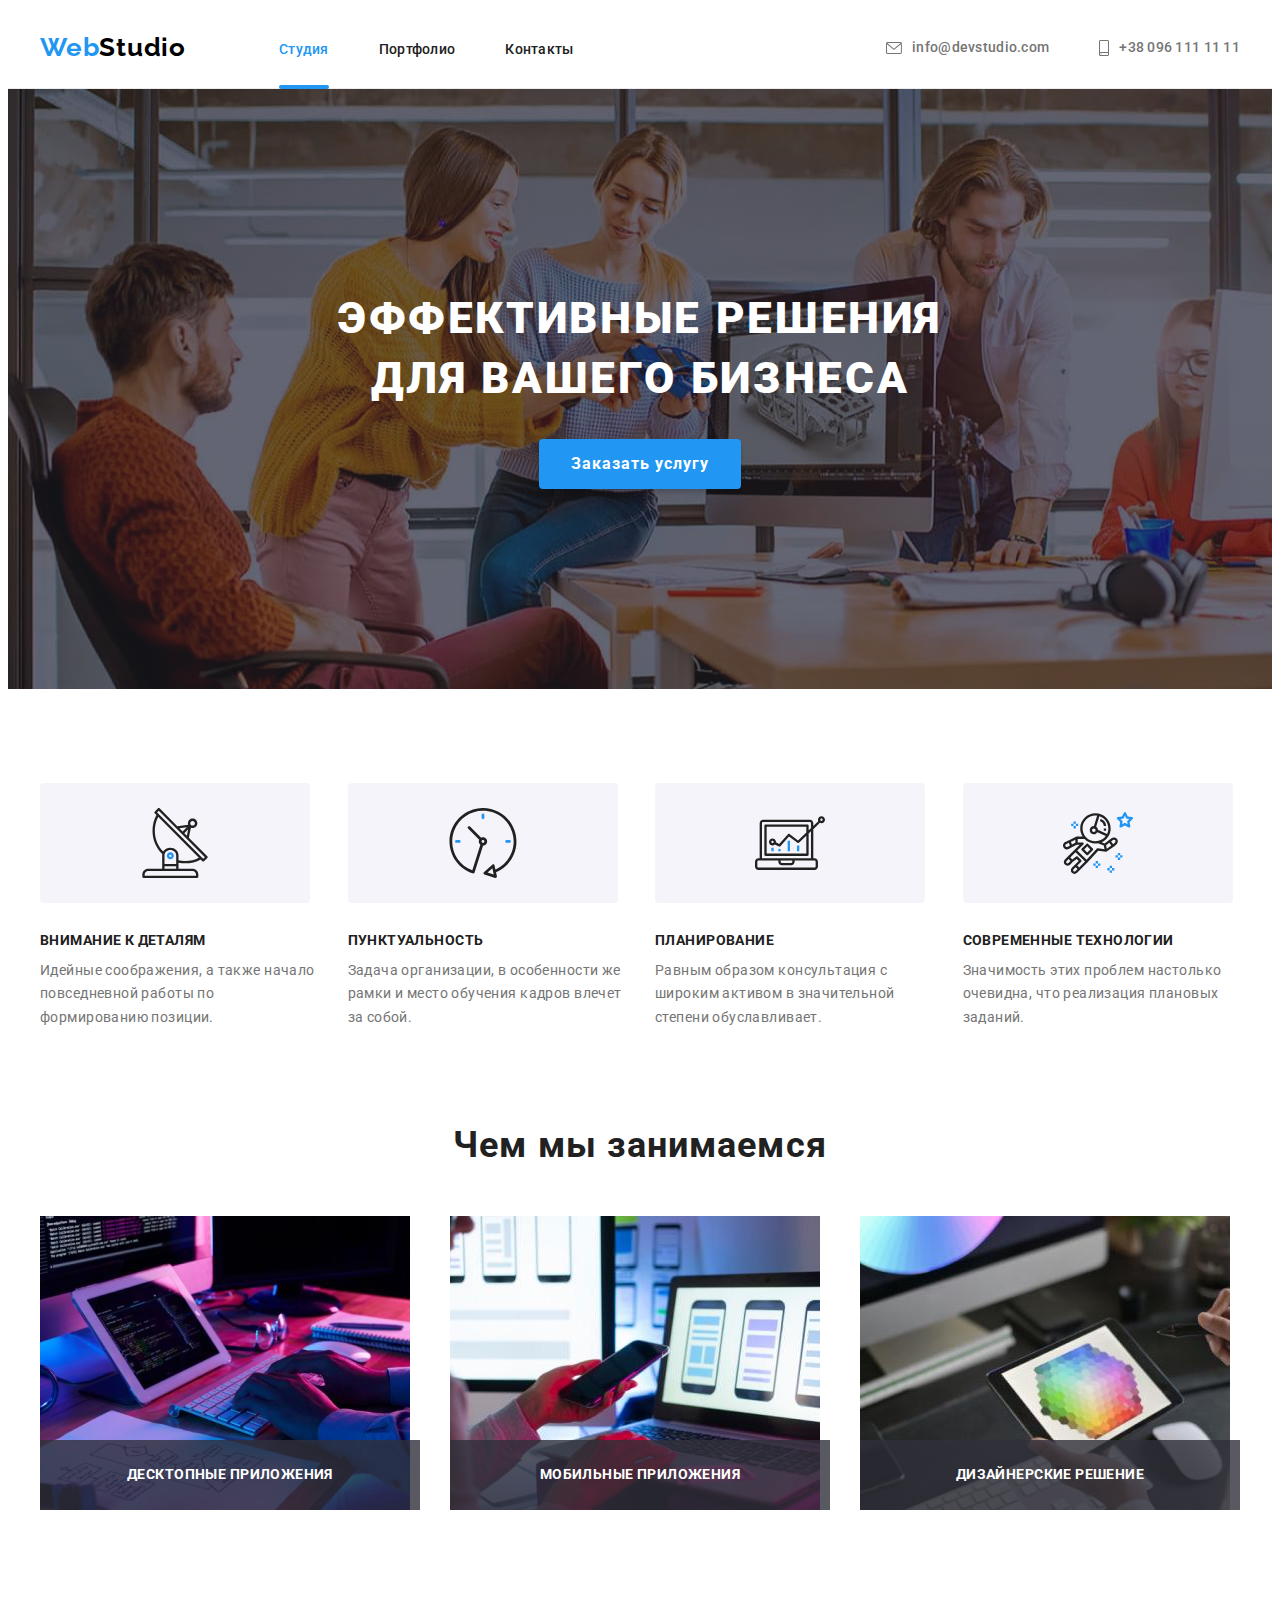
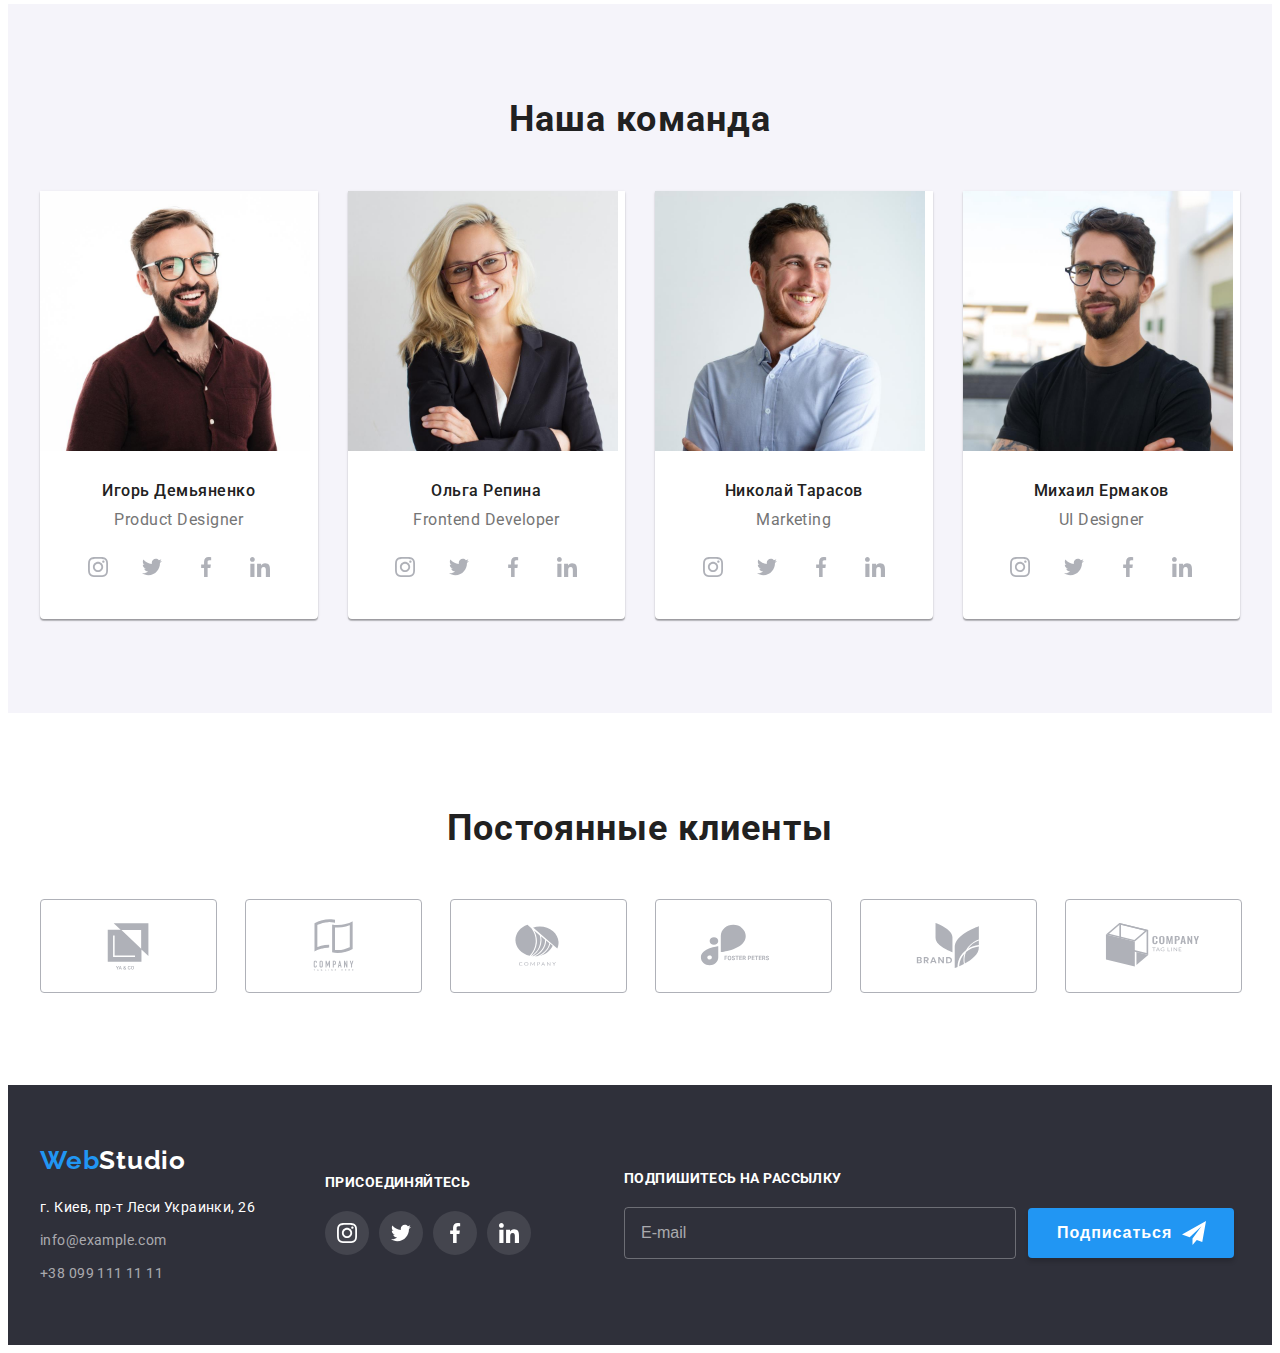
==== commit b83b6419: "add client bem" ====
--- a/index.html
+++ b/index.html
@@ -64,63 +64,63 @@
     </header>
     <main>
       <!--Hero-->
-      <section class="hero">
-        <div class="container hero-container">
-          <h1 class="hero-title">Эффективные решения для вашего бизнеса</h1>
-          <button type="button" class="hero-btn" data-modal-open>
+      <section class="hero-main hero-main__hero">
+        <div class="container hero">
+          <h1 class="hero__title">Эффективные решения для вашего бизнеса</h1>
+          <button type="button" class="btn hero__btn" data-modal-open>
             Заказать услугу
           </button>
         </div>
       </section>
       <!--Qualitys-->
-      <section class="quality section-general">
-        <div class="container">
+      <section class="quality-main section-general">
+        <div class="quality container">
           <h2 class="visually-hidden">Качества</h2>
-          <ul class="quality-list list">
-            <li class="quality-item">
-              <div class="quality-icon-container">
-                <svg class="quality-icon" width="70" height="70">
+          <ul class="quality__list list">
+            <li class="quality__item">
+              <div class="quality-icon__wrap">
+                <svg class="quality__icon" width="70" height="70">
                   <use href="./images/icons.svg#icon-antenna"></use>
                 </svg>
               </div>
-              <h3 class="quality-title">Внимание к деталям</h3>
-              <p class="quality-text">
+              <h3 class="quality__title">Внимание к деталям</h3>
+              <p class="quality__text">
                 Идейные соображения, а также начало повседневной работы по
                 формированию позиции.
               </p>
             </li>
-            <li class="quality-item">
-              <div class="quality-icon-container">
-                <svg class="quality-icon" width="70" height="70">
+            <li class="quality__item">
+              <div class="quality-icon__wrap">
+                <svg class="quality__icon" width="70" height="70">
                   <use href="./images/icons.svg#icon-clock"></use>
                 </svg>
               </div>
-              <h3 class="quality-title">Пунктуальность</h3>
-              <p class="quality-text">
+              <h3 class="quality__title">Пунктуальность</h3>
+              <p class="quality__text">
                 Задача организации, в особенности же рамки и место обучения
                 кадров влечет за собой.
               </p>
             </li>
-            <li class="quality-item">
-              <div class="quality-icon-container">
-                <svg class="quality-icon" width="70" height="70">
+            <li class="quality__item">
+              <div class="quality-icon__wrap">
+                <svg class="quality__icon" width="70" height="70">
                   <use href="./images/icons.svg#icon-diagram"></use>
                 </svg>
               </div>
-              <h3 class="quality-title">Планирование</h3>
-              <p class="quality-text">
+              <h3 class="quality__title">Планирование</h3>
+              <p class="quality__text">
                 Равным образом консультация с широким активом в значительной
                 степени обуславливает.
               </p>
             </li>
-            <li class="quality-item">
-              <div class="quality-icon-container">
-                <svg class="quality-icon" width="70" height="70">
+            <li class="quality__item">
+              <div class="quality-icon__wrap">
+                <svg class="quality__icon" width="70" height="70">
                   <use href="./images/icons.svg#icon-astronaut"></use>
                 </svg>
               </div>
-              <h3 class="quality-title">Современные технологии</h3>
-              <p class="quality-text">
+              <h3 class="quality__title">Современные технологии</h3>
+              <p class="quality__text">
                 Значимость этих проблем настолько очевидна, что реализация
                 плановых заданий.
               </p>
@@ -129,80 +129,80 @@
         </div>
       </section>
       <!--Works-->
-      <section class="works section-general">
-        <div class="container">
-          <h2 class="works-title">Чем мы занимаемся</h2>
-          <ul class="works-list list">
-            <li class="works-item">
+      <section class="works-main section-general">
+        <div class="works container">
+          <h2 class="works__title">Чем мы занимаемся</h2>
+          <ul class="works__list list">
+            <li class="works__item">
               <img
                 src="./images/code.jpg"
                 alt="пишет код на планшете"
                 width="370"
                 height="294"
               />
-              <h3 class="work-item-title">ДЕСКТОПНЫЕ ПРИЛОЖЕНИЯ</h3>
-            </li>
-            <li class="works-item">
+              <h3 class="works__item-title">ДЕСКТОПНЫЕ ПРИЛОЖЕНИЯ</h3>
+            </li>
+            <li class="works__item">
               <img
                 src="./images/mobile.jpg"
                 alt="девушка с телефоном возле ноутбука"
                 width="370"
                 height="294"
               />
-              <h3 class="work-item-title">МОБИЛЬНЫЕ ПРИЛОЖЕНИЯ</h3>
-            </li>
-            <li class="works-item">
+              <h3 class="works__item-title">МОБИЛЬНЫЕ ПРИЛОЖЕНИЯ</h3>
+            </li>
+            <li class="works__item">
               <img
                 src="./images/color.jpg"
                 alt="планшет в руке с гаммой цветов"
                 width="370"
                 height="294"
               />
-              <h3 class="work-item-title">ДИЗАЙНЕРСКИЕ РЕШЕНИЕ</h3>
+              <h3 class="works__item-title">ДИЗАЙНЕРСКИЕ РЕШЕНИЕ</h3>
             </li>
           </ul>
         </div>
       </section>
       <!--Team-->
-      <section class="team section-general">
-        <div class="container">
-          <h2 class="team-title">Наша команда</h2>
-          <ul class="team-list list">
-            <li class="team-item">
+      <section class="team-main section-general">
+        <div class="team container">
+          <h2 class="team__title">Наша команда</h2>
+          <ul class="team__list list">
+            <li class="team__item">
               <img
                 src="./images/product-designer.jpg"
                 alt="дизайнер продукта"
                 width="270"
                 height="260"
               />
-              <div class="team-container">
-                <h3 class="team-list-title">Игорь Демьяненко</h3>
-                <p class="team-list-text" lang="en">Product Designer</p>
-                <ul class="team-social-list list">
-                  <li class="team-social-item">
-                    <a class="team-social-link link" href="">
-                      <svg class="team-social-icon" width="20" height="20">
+              <div class="team__container">
+                <h3 class="team__list-title">Игорь Демьяненко</h3>
+                <p class="team__list-text" lang="en">Product Designer</p>
+                <ul class="social social__list list">
+                  <li class="social__item">
+                    <a class="social__link link" href="">
+                      <svg class="social__icon" width="20" height="20">
                         <use href="./images/icons.svg#icon-instagram"></use>
                       </svg>
                     </a>
                   </li>
-                  <li class="team-social-item">
-                    <a class="team-social-link link" href="">
-                      <svg class="team-social-icon" width="20" height="20">
+                  <li class="social__item">
+                    <a class="social__link link" href="">
+                      <svg class="social__icon" width="20" height="20">
                         <use href="./images/icons.svg#icon-twitter"></use>
                       </svg>
                     </a>
                   </li>
-                  <li class="team-social-item">
-                    <a class="team-social-link link" href="">
-                      <svg class="team-social-icon" width="20" height="20">
+                  <li class="social__item">
+                    <a class="social__link link" href="">
+                      <svg class="social__icon" width="20" height="20">
                         <use href="./images/icons.svg#icon-facebook"></use>
                       </svg>
                     </a>
                   </li>
-                  <li class="team-social-item">
-                    <a class="team-social-link link" href="">
-                      <svg class="team-social-icon" width="20" height="20">
+                  <li class="social__item">
+                    <a class="social__link link" href="">
+                      <svg class="social__icon" width="20" height="20">
                         <use href="./images/icons.svg#icon-linkedin"></use>
                       </svg>
                     </a>
@@ -210,41 +210,41 @@
                 </ul>
               </div>
             </li>
-            <li class="team-item">
+            <li class="team__item">
               <img
                 src="./images/frontend-developer.jpg"
                 alt="фронтенд разработчик"
                 width="270"
                 height="260"
               />
-              <div class="team-container">
-                <h3 class="team-list-title">Ольга Репина</h3>
-                <p class="team-list-text" lang="en">Frontend Developer</p>
-                <ul class="team-social-list list">
-                  <li class="team-social-item">
-                    <a class="team-social-link link" href="">
-                      <svg class="team-social-icon" width="20" height="20">
+              <div class="team__container">
+                <h3 class="team__list-title">Ольга Репина</h3>
+                <p class="team__list-text" lang="en">Frontend Developer</p>
+                <ul class="social social__list list">
+                  <li class="social__item">
+                    <a class="social__link link" href="">
+                      <svg class="social__icon" width="20" height="20">
                         <use href="./images/icons.svg#icon-instagram"></use>
                       </svg>
                     </a>
                   </li>
-                  <li class="team-social-item">
-                    <a class="team-social-link link" href="">
-                      <svg class="team-social-icon" width="20" height="20">
+                  <li class="social__item">
+                    <a class="social__link link" href="">
+                      <svg class="social__icon" width="20" height="20">
                         <use href="./images/icons.svg#icon-twitter"></use>
                       </svg>
                     </a>
                   </li>
-                  <li class="team-social-item">
-                    <a class="team-social-link link" href="">
-                      <svg class="team-social-icon" width="20" height="20">
+                  <li class="social__item">
+                    <a class="social__link link" href="">
+                      <svg class="social__icon" width="20" height="20">
                         <use href="./images/icons.svg#icon-facebook"></use>
                       </svg>
                     </a>
                   </li>
-                  <li class="team-social-item">
-                    <a class="team-social-link link" href="">
-                      <svg class="team-social-icon" width="20" height="20">
+                  <li class="social__item">
+                    <a class="social__link link" href="">
+                      <svg class="social__icon" width="20" height="20">
                         <use href="./images/icons.svg#icon-linkedin"></use>
                       </svg>
                     </a>
@@ -252,41 +252,41 @@
                 </ul>
               </div>
             </li>
-            <li class="team-item">
+            <li class="team__item">
               <img
                 src="./images/marketing.jpg"
                 alt="маркетолог"
                 width="270"
                 height="260"
               />
-              <div class="team-container">
-                <h3 class="team-list-title">Николай Тарасов</h3>
-                <p class="team-list-text" lang="en">Marketing</p>
-                <ul class="team-social-list list">
-                  <li class="team-social-item">
-                    <a class="team-social-link link" href="">
-                      <svg class="team-social-icon" width="20" height="20">
+              <div class="team__container">
+                <h3 class="team__list-title">Николай Тарасов</h3>
+                <p class="team__list-text" lang="en">Marketing</p>
+                <ul class="social social__list list">
+                  <li class="social__item">
+                    <a class="social__link link" href="">
+                      <svg class="social__icon" width="20" height="20">
                         <use href="./images/icons.svg#icon-instagram"></use>
                       </svg>
                     </a>
                   </li>
-                  <li class="team-social-item">
-                    <a class="team-social-link link" href="">
-                      <svg class="team-social-icon" width="20" height="20">
+                  <li class="social__item">
+                    <a class="social__link link" href="">
+                      <svg class="social__icon" width="20" height="20">
                         <use href="./images/icons.svg#icon-twitter"></use>
                       </svg>
                     </a>
                   </li>
-                  <li class="team-social-item">
-                    <a class="team-social-link link" href="">
-                      <svg class="team-social-icon" width="20" height="20">
+                  <li class="social__item">
+                    <a class="social__link link" href="">
+                      <svg class="social__icon" width="20" height="20">
                         <use href="./images/icons.svg#icon-facebook"></use>
                       </svg>
                     </a>
                   </li>
-                  <li class="team-social-item">
-                    <a class="team-social-link link" href="">
-                      <svg class="team-social-icon" width="20" height="20">
+                  <li class="social__item">
+                    <a class="social__link link" href="">
+                      <svg class="social__icon" width="20" height="20">
                         <use href="./images/icons.svg#icon-linkedin"></use>
                       </svg>
                     </a>
@@ -294,41 +294,41 @@
                 </ul>
               </div>
             </li>
-            <li class="team-item">
+            <li class="team__item">
               <img
                 src="./images/ui-designer.jpg"
                 alt="дизайнер интерфейсов"
                 width="270"
                 height="260"
               />
-              <div class="team-container">
-                <h3 class="team-list-title">Михаил Ермаков</h3>
-                <p class="team-list-text" lang="en">UI Designer</p>
-                <ul class="team-social-list list">
-                  <li class="team-social-item">
-                    <a class="team-social-link link" href="">
-                      <svg class="team-social-icon" width="20" height="20">
+              <div class="team__container">
+                <h3 class="team__list-title">Михаил Ермаков</h3>
+                <p class="team__list-text" lang="en">UI Designer</p>
+                <ul class="social social__list list">
+                  <li class="social__item">
+                    <a class="social__link link" href="">
+                      <svg class="social__icon" width="20" height="20">
                         <use href="./images/icons.svg#icon-instagram"></use>
                       </svg>
                     </a>
                   </li>
-                  <li class="team-social-item">
-                    <a class="team-social-link link" href="">
-                      <svg class="team-social-icon" width="20" height="20">
+                  <li class="social__item">
+                    <a class="social__link link" href="">
+                      <svg class="social__icon" width="20" height="20">
                         <use href="./images/icons.svg#icon-twitter"></use>
                       </svg>
                     </a>
                   </li>
-                  <li class="team-social-item">
-                    <a class="team-social-link link" href="">
-                      <svg class="team-social-icon" width="20" height="20">
+                  <li class="social__item">
+                    <a class="social__link link" href="">
+                      <svg class="social__icon" width="20" height="20">
                         <use href="./images/icons.svg#icon-facebook"></use>
                       </svg>
                     </a>
                   </li>
-                  <li class="team-social-item">
-                    <a class="team-social-link link" href="">
-                      <svg class="team-social-icon" width="20" height="20">
+                  <li class="social__item">
+                    <a class="social__link link" href="">
+                      <svg class="social__icon" width="20" height="20">
                         <use href="./images/icons.svg#icon-linkedin"></use>
                       </svg>
                     </a>
@@ -340,48 +340,48 @@
         </div>
       </section>
       <!--Clients-->
-      <section class="client section-general">
-        <div class="container">
-          <h2 class="client-title">Постоянные клиенты</h2>
-          <ul class="client-list list">
-            <li class="client-item">
-              <a class="client-link link" href="">
-                <svg class="client-icon" width="106" height="60">
+      <section class="client-main section-general">
+        <div class="client container">
+          <h2 class="client__title">Постоянные клиенты</h2>
+          <ul class="client__list list">
+            <li class="client__item">
+              <a class="client__link link" href="">
+                <svg class="client__icon" width="106" height="60">
                   <use href="./images/icons.svg#icon-logo1"></use>
                 </svg>
               </a>
             </li>
-            <li class="client-item">
-              <a class="client-link link" href="">
-                <svg class="client-icon" width="106" height="60">
+            <li class="client__item">
+              <a class="client__link link" href="">
+                <svg class="client__icon" width="106" height="60">
                   <use href="./images/icons.svg#icon-logo2"></use>
                 </svg>
               </a>
             </li>
-            <li class="client-item">
-              <a class="client-link link" href="">
-                <svg class="client-icon" width="106" height="60">
+            <li class="client__item">
+              <a class="client__link link" href="">
+                <svg class="client__icon" width="106" height="60">
                   <use href="./images/icons.svg#icon-logo3"></use>
                 </svg>
               </a>
             </li>
-            <li class="client-item">
-              <a class="client-link link" href="">
-                <svg class="client-icon" width="106" height="60">
+            <li class="client__item">
+              <a class="client__link link" href="">
+                <svg class="client__icon" width="106" height="60">
                   <use href="./images/icons.svg#icon-logo4"></use>
                 </svg>
               </a>
             </li>
-            <li class="client-item">
-              <a class="client-link link" href="">
-                <svg class="client-icon" width="106" height="60">
+            <li class="client__item">
+              <a class="client__link link" href="">
+                <svg class="client__icon" width="106" height="60">
                   <use href="./images/icons.svg#icon-logo5"></use>
                 </svg>
               </a>
             </li>
-            <li class="client-item">
-              <a class="client-link link" href="">
-                <svg class="client-icon" width="106" height="60">
+            <li class="client__item">
+              <a class="client__link link" href="">
+                <svg class="client__icon" width="106" height="60">
                   <use href="./images/icons.svg#icon-logo6"></use>
                 </svg>
               </a>
--- a/css/main.min.css
+++ b/css/main.min.css
@@ -1,2 +1,2 @@
-:root{--accent-logo-color: #2196f3;--second-logo-color: #000000;--third-logo-color: #ffffff;--mine-header-text-color: #212121;--second-header-text-color: #757575;--mine-title-color: #ffffff;--second-title-color: #212121;--third-title-color: #212121;--main-text-color: #757575;--accent-color: #2196f3;--button-color: #2196f3;--button-second-text-color: #ffffff;--button-first-text-color: #212121;--mine-background-color: #2f303a;--second-background-color: #f5f4fa;--icon-main-color: #afb1b8;--icon-second-color: #ffffff;--icon-accent-color: #2196f3;--card-set-gap: 30px}.visually-hidden{position:absolute;white-space:nowrap;width:1px;height:1px;overflow:hidden;border:0;padding:0;clip:rect(0 0 0 0);clip-path:inset(50%);margin:-1px}body{font-family:"Roboto", sans-serif}.list{list-style:none}.link{text-decoration:none}p,h1,h2,h3,h4,h5,h6{margin:0}ul{margin:0;padding:0}button{cursor:pointer}img{display:block;max-width:100%;height:auto}.container{width:1200px;padding-left:15px;padding-right:15px;margin:0 auto}.section-general{padding-top:94px;padding-bottom:94px}.logo{font-family:"Raleway", sans-serif;font-weight:700;font-size:26px;line-height:1.19;letter-spacing:.03em;color:var(--second-logo-color)}.logo__accent{color:var(--accent-logo-color)}.header__logo{padding-top:24px;padding-bottom:25px;margin-right:93px}.contact{display:flex;align-items:center;justify-content:flex-start}.contact__icon{margin-right:10px;fill:currentColor}.contact__item:not(:last-child){margin-right:50px}.contact__link{display:flex;align-items:center;justify-content:center;padding-bottom:32px;padding-top:32px;font-weight:500;font-size:14px;line-height:1.14;letter-spacing:.02em;color:var(--second-header-text-color);transition:color 250ms cubic-bezier(0.4, 0, 0.2, 1)}.contact__link:hover,.contact__link:focus{color:var(--accent-color)}.header__contact{margin-left:auto}.backdrop{width:100vw;height:100vh;position:fixed;top:0;left:0;background-color:rgba(0,0,0,0.2);transition:visibility 250ms cubic-bezier(0.4, 0, 0.2, 1),opacity 250ms cubic-bezier(0.4, 0, 0.2, 1)}.backdrop.is-hidden .modal{transform:scale(0) rotate(360deg)}.modal{width:528px;min-height:581px;box-shadow:0px 1px 3px rgba(141,40,40,0.12),0px 1px 1px rgba(0,0,0,0.14),0px 2px 1px rgba(0,0,0,0.2);border-radius:4px;background-color:#ffffff;position:absolute;top:50%;left:50%;transform:scale(1) rotate(0) translate(-50%, -50%);transition:transform 250ms cubic-bezier(0.4, 0, 0.2, 1)}.modal-form-wrap{padding:40px}.modal-form-title{padding-bottom:12px;font-weight:700;font-size:20px;line-height:1.15;text-align:center;letter-spacing:0.03em;color:#212121}.modal-form-field{margin-bottom:10px}.modal-form-label{display:block;margin-bottom:4px;font-weight:400;font-size:12px;line-height:1.17;letter-spacing:0.01em;color:var(--main-text-color)}.modal-input-wrap{position:relative}.modal-input{padding:12px 12px 12px 42px;width:100%;border:1px solid rgba(33,33,33,0.2);border-radius:4px;font-weight:400;font-size:14px;line-height:1.14;letter-spacing:0.01em;color:var(--main-text-color);outline:none;transition:border-color 250ms cubic-bezier(0.4, 0, 0.2, 1)}.modal-input:focus{border-color:var(--accent-color)}.modal-input-icon{position:absolute;top:50%;transform:translateY(-50%);left:12px;transition:fill 250ms cubic-bezier(0.4, 0, 0.2, 1)}.modal-input:focus+.modal-input-icon{fill:var(--icon-accent-color)}.user-text{display:block;padding:12px 16px;width:100%;height:120px;resize:none;outline:none;font-weight:400;font-size:14px;line-height:1.14;letter-spacing:0.01em;color:var(--main-text-color);border:1px solid rgba(33,33,33,0.2);border-radius:4px;transition:border-color 250ms cubic-bezier(0.4, 0, 0.2, 1)}.user-text:focus{border-color:var(--accent-color)}.user-text::placeholder{font-weight:400;font-size:14px;line-height:1.14;letter-spacing:0.01em;color:rgba(117,117,117,0.5)}.modal-form-checkbox{margin-top:20px;margin-bottom:30px;display:flex;align-items:center}.modal-check-text{margin-right:5px;font-weight:400;font-size:14px;line-height:1.71;letter-spacing:0.03em;color:var(--main-text-color);display:flex;align-items:center}.modal-check-text span{width:16px;height:15px;margin-right:8.4px;border:2px solid #212121;border-radius:2px;display:flex;justify-content:center;align-items:center;transition:background-color 250ms cubic-bezier(0.4, 0, 0.2, 1),border 250ms cubic-bezier(0.4, 0, 0.2, 1)}.modal-check:checked+.modal-check-text span{background-color:var(--accent-color);border:none}.icon-check{fill:transparent;transition:fill 250ms cubic-bezier(0.4, 0, 0.2, 1)}.modal-check:checked+.modal-check-text .icon-check{fill:var(--icon-second-color)}.modal-chek-link{color:#2196f3}.modal-btn{display:block;margin:0 auto;padding:10px 55px 10px 56px;font-weight:700;font-size:16px;line-height:1.87;letter-spacing:0.06em;color:var(--button-second-text-color);background-color:var(--button-color);box-shadow:0px 4px 4px rgba(0,0,0,0.15);border-radius:4px;border:none;transition:background-color 250ms cubic-bezier(0.4, 0, 0.2, 1)}.modal-btn:hover{background-color:#188ce8}.modal-close-btn{display:flex;align-items:center;justify-content:center;width:30px;height:30px;border:1px solid rgba(0,0,0,0.1);border-radius:50%;background-color:#ffffff;position:absolute;top:8px;right:8px;outline:none;transition:fill 250ms cubic-bezier(0.4, 0, 0.2, 1)}.modal-close-btn:hover,.modal-close-btn:focus+.modal-close-icon{fill:var(--icon-accent-color)}.is-hidden{visibility:hidden;opacity:0;pointer-events:none}.header-main{border-bottom:1px solid #ececec}.header{display:flex;align-items:center;justify-content:flex-start}.header-nav__list{display:flex}.header-nav__item:not(:last-child){margin-right:50px}.header-nav__link{padding-bottom:32px;padding-top:32px;font-weight:500;font-size:14px;line-height:1.14;letter-spacing:.02em;color:var(--mine-header-text-color);position:relative;transition:color 250ms cubic-bezier(0.4, 0, 0.2, 1)}.header-nav__link:hover,.header-nav__link:focus{color:var(--accent-color)}.header-nav__link.current{color:var(--accent-color)}.header-nav__link.current::after{content:"";width:100%;height:4px;border-radius:2px;background-color:var(--accent-color);position:absolute;bottom:0;left:0}.hero{background-color:#c4c4c4;background-image:linear-gradient(rgba(47,48,58,0.4), rgba(47,48,58,0.4)),url(../images/hero-bg.jpg);padding-top:200px;padding-bottom:200px;margin:0 auto;max-width:1600px}.hero-title{font-weight:900;font-size:44px;line-height:1.36;text-align:center;letter-spacing:0.06em;text-transform:uppercase;color:var(--mine-title-color);width:696px;margin:0 auto;margin-bottom:30px}.hero-btn{font-family:inherit;font-weight:700;font-size:16px;line-height:1.87;display:flex;align-items:center;text-align:center;letter-spacing:0.06em;color:var(--button-second-text-color);background-color:var(--button-color);box-shadow:0px 4px 4px rgba(0,0,0,0.15);border-radius:4px;border-style:none;padding:10px 32px;margin:0 auto}.quality-list{display:flex;flex-wrap:wrap;margin-top:calc(-1 * var(--card-set-gap));margin-left:calc(-1 * var(--card-set-gap))}.quality-icon-container{margin-bottom:30px;display:flex;justify-content:center;align-items:center;width:270px;height:120px;background-color:#f5f4fa;border-radius:4px}.quality-item{flex-basis:calc(100% / 4 - var(--card-set-gap));margin-top:var(--card-set-gap);margin-left:var(--card-set-gap)}.quality-title{font-weight:700;font-size:14px;line-height:1.14;letter-spacing:0.03em;text-transform:uppercase;color:var(--third-title-color);margin-bottom:10px}.quality-text{font-weight:400;font-size:14px;line-height:1.71;letter-spacing:0.03em;color:var(--main-text-color)}.works{padding-top:0}.works-list{display:flex;flex-wrap:wrap;margin-top:calc(-1 * var(--card-set-gap));margin-left:calc(-1 * var(--card-set-gap))}.works-item{flex-basis:calc(100% / 3 - var(--card-set-gap));margin-top:var(--card-set-gap);margin-left:var(--card-set-gap);position:relative}.work-item-title{width:100%;padding-top:27px;padding-bottom:27px;background-color:rgba(47,48,58,0.8);font-weight:700;font-size:14px;line-height:1.14;text-align:center;letter-spacing:0.03em;text-transform:uppercase;color:var(--mine-title-color);position:absolute;bottom:0;left:0}.works-title{font-weight:700;font-size:36px;line-height:1.17;text-align:center;letter-spacing:0.03em;color:var(--second-title-color);margin-bottom:50px}.team{background-color:var(--second-background-color)}.team-container{padding-top:30px;padding-bottom:30px}.team-title{font-weight:700;font-size:36px;line-height:1.17;text-align:center;letter-spacing:0.03em;color:var(--second-title-color);margin-bottom:50px}.team-list{display:flex;flex-wrap:wrap;margin-top:calc(-1 * var(--card-set-gap));margin-left:calc(-1 * var(--card-set-gap))}.team-item{flex-basis:calc(100% / 4 - var(--card-set-gap));margin-top:var(--card-set-gap);margin-left:var(--card-set-gap);background-color:#ffffff;box-shadow:0px 1px 3px rgba(0,0,0,0.12),0px 1px 1px rgba(0,0,0,0.14),0px 2px 1px rgba(0,0,0,0.2);border-radius:0px 0px 4px 4px}.team-list-title{font-weight:500;font-size:16px;line-height:1.19;text-align:center;letter-spacing:0.03em;color:var(--third-title-color);margin-bottom:10px}.team-list-text{font-weight:400;font-size:16px;line-height:1.19;text-align:center;letter-spacing:0.03em;color:var(--main-text-color)}.team-social-list{margin-top:16px;display:flex;justify-content:center}.team-social-item{width:44px;height:44px}.team-social-item:not(:last-child){margin-right:10px}.team-social-link{width:100%;height:100%;border-radius:50%;display:flex;align-items:center;justify-content:center;color:var(--icon-main-color);transition:background-color 250ms cubic-bezier(0.4, 0, 0.2, 1),color 250ms cubic-bezier(0.4, 0, 0.2, 1)}.team-social-link:hover,.team-social-link:focus{background-color:var(--accent-color);color:var(--icon-second-color)}.team-social-icon{fill:currentColor}.client-title{font-weight:700;font-size:36px;line-height:1.17;text-align:center;letter-spacing:0.03em;margin-bottom:50px}.client-list{display:flex;align-items:center;justify-content:center;flex-wrap:wrap;margin-top:calc(-1 * var(--card-set-gap));margin-left:calc(-1 * var(--card-set-gap))}.client-item{width:170px;height:92px;flex-basis:calc(100% / 6 - var(--card-set-gap));margin-top:var(--card-set-gap);margin-left:var(--card-set-gap)}.client-link{width:100%;height:100%;display:flex;align-items:center;justify-content:center;color:var(--icon-main-color);border:1px solid #afb1b8;border-radius:4px;transition:color 250ms cubic-bezier(0.4, 0, 0.2, 1),border 250ms cubic-bezier(0.4, 0, 0.2, 1)}.client-link:hover,.client-link:focus{color:var(--icon-accent-color);border:1px solid var(--accent-color)}.client-icon{fill:currentColor}.footer{background-color:var(--mine-background-color);padding-top:60px;padding-bottom:60px}.footer-logo{font-family:"Raleway", sans-serif;font-weight:700;font-size:26px;line-height:1.19;letter-spacing:0.03em;color:var(--third-logo-color);margin-bottom:20px;display:block}.footer-logo-accent{color:var(--accent-logo-color)}.footer-item:not(:last-child){margin-bottom:9px}.footer-address-link{font-style:normal;font-weight:400;font-size:14px;line-height:1.71;letter-spacing:0.03em;color:#ffffff;transition:color 250ms cubic-bezier(0.4, 0, 0.2, 1)}.footer-address-link:hover,.footer-address-link:focus{color:var(--accent-color)}.footer-link{font-style:normal;font-weight:400;font-size:14px;line-height:1.71;letter-spacing:0.03em;color:rgba(255,255,255,0.6);transition:color 250ms cubic-bezier(0.4, 0, 0.2, 1)}.footer-link:hover,.footer-link:focus{color:var(--accent-color)}.footer-container{display:flex;align-items:center}.footer-address-wrap{margin-right:70px}.footer-social{margin-right:93px}.footer-social-text{font-weight:700;font-size:14px;line-height:1.14;letter-spacing:0.03em;color:#ffffff;margin-bottom:20px}.footer-social-list{display:flex;justify-content:center;align-items:center}.footer-social-item{width:44px;height:44px}.footer-social-item:not(:last-child){margin-right:10px}.footer-social-link{width:100%;height:100%;display:flex;align-items:center;justify-content:center;background:rgba(255,255,255,0.1);border-radius:50%;color:var(--icon-second-color);transition:background-color 250ms cubic-bezier(0.4, 0, 0.2, 1)}.footer-social-link:hover,.footer-social-link:focus{background-color:var(--accent-color)}.footer-social-icon{fill:currentColor}.footer-form{display:flex;align-items:center}.footer-form-title{padding-bottom:20px;font-weight:700;font-size:14px;line-height:1.14;letter-spacing:0.03em;text-transform:uppercase;color:var(--mine-title-color)}.footer-form-input{padding:15px 16px;width:358px;margin-right:12px;background-color:transparent;border:1px solid rgba(255,255,255,0.3);border-radius:4px;outline:none;font-weight:400;font-size:16px;line-height:1.25;color:rgba(255,255,255,0.6)}.footer-form-input::placeholder{font-weight:400;font-size:16px;line-height:1.25;color:rgba(255,255,255,0.6)}.footer-form-btn{padding:10px 28px 10px 29px;display:flex;align-items:center;background:var(--button-color);box-shadow:0px 4px 4px rgba(0,0,0,0.15);border-radius:4px;border:none;font-weight:700;font-size:16px;line-height:1.87;text-align:center;letter-spacing:0.06em;color:var(--button-second-text-color)}.footer-form-icon{margin-left:10px;fill:var(--icon-second-color)}.portfolio-filter-list{display:flex;justify-content:center;margin-bottom:50px}.portfolio-filter-item:not(:last-child){margin-right:8px}.portfolio-filter-btn{font-family:inherit;font-weight:500;font-size:16px;line-height:1.63;text-align:center;letter-spacing:0.03em;color:var(--button-first-text-color);background-color:#f5f4fa;border-radius:4px;border-style:none;padding:6px 22px;transition:background-color 250ms cubic-bezier(0.4, 0, 0.2, 1),color 250ms cubic-bezier(0.4, 0, 0.2, 1),box-shadow 250ms cubic-bezier(0.4, 0, 0.2, 1)}.portfolio-filter-btn:hover,.portfolio-filter-btn:focus{color:var(--button-second-text-color);background-color:var(--button-color);box-shadow:0px 3px 1px rgba(0,0,0,0.1),0px 1px 2px rgba(0,0,0,0.08),0px 2px 2px rgba(0,0,0,0.12)}.portfolio-work-list{display:flex;flex-wrap:wrap;margin-top:calc(-1 * var(--card-set-gap));margin-left:calc(-1 * var(--card-set-gap))}.portfolio-work-item{border:1px solid #eeeeee;flex-basis:calc(100% / 3 - var(--card-set-gap));margin-top:var(--card-set-gap);margin-left:var(--card-set-gap);transition:box-shadow 250ms cubic-bezier(0.4, 0, 0.2, 1)}.portfolio-work-item:hover{box-shadow:0px 1px 1px rgba(0,0,0,0.12),0px 4px 4px rgba(0,0,0,0.06),1px 4px 6px rgba(0,0,0,0.16)}.portfolio-work-title{font-weight:700;font-size:18px;line-height:2;letter-spacing:0.06em;color:var(--second-title-color);margin-bottom:4px}.portfolio-owerlay-wrap{position:relative;overflow:hidden}.portfolio-work-overlay{padding:63px 24px;height:100%;font-weight:400;font-size:18px;line-height:1.56;letter-spacing:0.03em;color:#ffffff;background-color:rgba(33,150,243,0.9);position:absolute;top:0;left:0;transform:translateY(101%);transition:transform 250ms cubic-bezier(0.4, 0, 0.2, 1)}.portfolio-work-item:hover .portfolio-work-overlay{transform:translateY(0)}.portfolio-work-text{font-weight:400;font-size:16px;line-height:1.87;letter-spacing:0.03em;color:var(--main-text-color)}.portfolio-container-text{padding:20px 24px}
+:root{--accent-logo-color: #2196f3;--second-logo-color: #000000;--third-logo-color: #ffffff;--mine-header-text-color: #212121;--second-header-text-color: #757575;--mine-title-color: #ffffff;--second-title-color: #212121;--third-title-color: #212121;--main-text-color: #757575;--accent-color: #2196f3;--button-color: #2196f3;--button-second-text-color: #ffffff;--button-first-text-color: #212121;--mine-background-color: #2f303a;--second-background-color: #f5f4fa;--icon-main-color: #afb1b8;--icon-second-color: #ffffff;--icon-accent-color: #2196f3;--card-set-gap: 30px}.visually-hidden{position:absolute;white-space:nowrap;width:1px;height:1px;overflow:hidden;border:0;padding:0;clip:rect(0 0 0 0);clip-path:inset(50%);margin:-1px}body{font-family:"Roboto", sans-serif}.list{list-style:none}.link{text-decoration:none}p,h1,h2,h3,h4,h5,h6{margin:0}ul{margin:0;padding:0}button{cursor:pointer}img{display:block;max-width:100%;height:auto}.container{width:1200px;padding-left:15px;padding-right:15px;margin:0 auto}.section-general{padding-top:94px;padding-bottom:94px}.logo{font-family:"Raleway", sans-serif;font-weight:700;font-size:26px;line-height:1.19;letter-spacing:.03em;color:var(--second-logo-color)}.logo__accent{color:var(--accent-logo-color)}.header__logo{padding-top:24px;padding-bottom:25px;margin-right:93px}.contact{display:flex;align-items:center;justify-content:flex-start}.contact__icon{margin-right:10px;fill:currentColor}.contact__item:not(:last-child){margin-right:50px}.contact__link{display:flex;align-items:center;justify-content:center;padding-bottom:32px;padding-top:32px;font-weight:500;font-size:14px;line-height:1.14;letter-spacing:.02em;color:var(--second-header-text-color);transition:color 250ms cubic-bezier(0.4, 0, 0.2, 1)}.contact__link:hover,.contact__link:focus{color:var(--accent-color)}.header__contact{margin-left:auto}.btn{display:flex;align-items:center;justify-content:flex-start;font-family:inherit;font-weight:700;font-size:16px;line-height:1.87;letter-spacing:.06em;color:var(--button-second-text-color);text-align:center;background-color:var(--button-color);box-shadow:0px 4px 4px rgba(0,0,0,0.15);border-radius:4px;border-style:none}.hero__btn{padding:10px 32px;margin:0 auto}.social__list{margin-top:16px}.social{display:flex;align-items:center;justify-content:center}.social__icon{fill:currentColor}.social__item{width:44px;height:44px}.social__item:not(:last-child){margin-right:10px}.social__link{width:100%;height:100%;border-radius:50%;display:flex;align-items:center;justify-content:center;color:var(--icon-main-color);transition:background-color 250ms cubic-bezier(0.4, 0, 0.2, 1),color 250ms cubic-bezier(0.4, 0, 0.2, 1)}.social__link:hover,.social__link:focus{background-color:var(--accent-color);color:var(--icon-second-color)}.backdrop{width:100vw;height:100vh;position:fixed;top:0;left:0;background-color:rgba(0,0,0,0.2);transition:visibility 250ms cubic-bezier(0.4, 0, 0.2, 1),opacity 250ms cubic-bezier(0.4, 0, 0.2, 1)}.backdrop.is-hidden .modal{transform:scale(0) rotate(360deg)}.modal{width:528px;min-height:581px;box-shadow:0px 1px 3px rgba(141,40,40,0.12),0px 1px 1px rgba(0,0,0,0.14),0px 2px 1px rgba(0,0,0,0.2);border-radius:4px;background-color:#ffffff;position:absolute;top:50%;left:50%;transform:scale(1) rotate(0) translate(-50%, -50%);transition:transform 250ms cubic-bezier(0.4, 0, 0.2, 1)}.modal-form-wrap{padding:40px}.modal-form-title{padding-bottom:12px;font-weight:700;font-size:20px;line-height:1.15;text-align:center;letter-spacing:0.03em;color:#212121}.modal-form-field{margin-bottom:10px}.modal-form-label{display:block;margin-bottom:4px;font-weight:400;font-size:12px;line-height:1.17;letter-spacing:0.01em;color:var(--main-text-color)}.modal-input-wrap{position:relative}.modal-input{padding:12px 12px 12px 42px;width:100%;border:1px solid rgba(33,33,33,0.2);border-radius:4px;font-weight:400;font-size:14px;line-height:1.14;letter-spacing:0.01em;color:var(--main-text-color);outline:none;transition:border-color 250ms cubic-bezier(0.4, 0, 0.2, 1)}.modal-input:focus{border-color:var(--accent-color)}.modal-input-icon{position:absolute;top:50%;transform:translateY(-50%);left:12px;transition:fill 250ms cubic-bezier(0.4, 0, 0.2, 1)}.modal-input:focus+.modal-input-icon{fill:var(--icon-accent-color)}.user-text{display:block;padding:12px 16px;width:100%;height:120px;resize:none;outline:none;font-weight:400;font-size:14px;line-height:1.14;letter-spacing:0.01em;color:var(--main-text-color);border:1px solid rgba(33,33,33,0.2);border-radius:4px;transition:border-color 250ms cubic-bezier(0.4, 0, 0.2, 1)}.user-text:focus{border-color:var(--accent-color)}.user-text::placeholder{font-weight:400;font-size:14px;line-height:1.14;letter-spacing:0.01em;color:rgba(117,117,117,0.5)}.modal-form-checkbox{margin-top:20px;margin-bottom:30px;display:flex;align-items:center}.modal-check-text{margin-right:5px;font-weight:400;font-size:14px;line-height:1.71;letter-spacing:0.03em;color:var(--main-text-color);display:flex;align-items:center}.modal-check-text span{width:16px;height:15px;margin-right:8.4px;border:2px solid #212121;border-radius:2px;display:flex;justify-content:center;align-items:center;transition:background-color 250ms cubic-bezier(0.4, 0, 0.2, 1),border 250ms cubic-bezier(0.4, 0, 0.2, 1)}.modal-check:checked+.modal-check-text span{background-color:var(--accent-color);border:none}.icon-check{fill:transparent;transition:fill 250ms cubic-bezier(0.4, 0, 0.2, 1)}.modal-check:checked+.modal-check-text .icon-check{fill:var(--icon-second-color)}.modal-chek-link{color:#2196f3}.modal-btn{display:block;margin:0 auto;padding:10px 55px 10px 56px;font-weight:700;font-size:16px;line-height:1.87;letter-spacing:0.06em;color:var(--button-second-text-color);background-color:var(--button-color);box-shadow:0px 4px 4px rgba(0,0,0,0.15);border-radius:4px;border:none;transition:background-color 250ms cubic-bezier(0.4, 0, 0.2, 1)}.modal-btn:hover{background-color:#188ce8}.modal-close-btn{display:flex;align-items:center;justify-content:center;width:30px;height:30px;border:1px solid rgba(0,0,0,0.1);border-radius:50%;background-color:#ffffff;position:absolute;top:8px;right:8px;outline:none;transition:fill 250ms cubic-bezier(0.4, 0, 0.2, 1)}.modal-close-btn:hover,.modal-close-btn:focus+.modal-close-icon{fill:var(--icon-accent-color)}.is-hidden{visibility:hidden;opacity:0;pointer-events:none}.header-main{border-bottom:1px solid #ececec}.header{display:flex;align-items:center;justify-content:flex-start}.header-nav__list{display:flex}.header-nav__item:not(:last-child){margin-right:50px}.header-nav__link{padding-bottom:32px;padding-top:32px;font-weight:500;font-size:14px;line-height:1.14;letter-spacing:.02em;color:var(--mine-header-text-color);position:relative;transition:color 250ms cubic-bezier(0.4, 0, 0.2, 1)}.header-nav__link:hover,.header-nav__link:focus{color:var(--accent-color)}.header-nav__link.current{color:var(--accent-color)}.header-nav__link.current::after{content:"";width:100%;height:4px;border-radius:2px;background-color:var(--accent-color);position:absolute;bottom:0;left:0}.hero-main{background-color:#c4c4c4;background-image:linear-gradient(rgba(47,48,58,0.4), rgba(47,48,58,0.4)),url(../images/hero-bg.jpg);max-width:1600px}.hero__title{font-weight:900;font-size:44px;line-height:1.36;letter-spacing:.06em;color:var(--mine-title-color);text-align:center;text-transform:uppercase;width:696px;margin:0 auto;margin-bottom:30px}.hero-main__hero{padding-top:200px;padding-bottom:200px;margin:0 auto}.quality__list{display:flex;flex-wrap:wrap;margin-top:calc(-1 * var(--card-set-gap));margin-left:calc(-1 * var(--card-set-gap))}.quality__item{flex-basis:calc(100% / 4 - var(--card-set-gap));margin-top:var(--card-set-gap);margin-left:var(--card-set-gap)}.quality__title{font-weight:700;font-size:14px;line-height:1.14;letter-spacing:.03em;color:var(--third-title-color);text-transform:uppercase;margin-bottom:10px}.quality__text{font-weight:400;font-size:14px;line-height:1.71;letter-spacing:.03em;color:var(--main-text-color)}.quality-icon__wrap{margin-bottom:30px;display:flex;align-items:center;justify-content:center;width:270px;height:120px;background-color:#f5f4fa;border-radius:4px}.works-main{padding-top:0}.works__list{display:flex;flex-wrap:wrap;margin-top:calc(-1 * var(--card-set-gap));margin-left:calc(-1 * var(--card-set-gap))}.works__item{flex-basis:calc(100% / 3 - var(--card-set-gap));margin-top:var(--card-set-gap);margin-left:var(--card-set-gap);position:relative}.works__item-title{width:100%;padding-top:27px;padding-bottom:27px;background-color:rgba(47,48,58,0.8);font-weight:700;font-size:14px;line-height:1.14;letter-spacing:.03em;color:var(--mine-title-color);text-align:center;text-transform:uppercase;position:absolute;bottom:0;left:0}.works__title{font-weight:700;font-size:36px;line-height:1.17;letter-spacing:.03em;color:var(--second-title-color);text-align:center;margin-bottom:50px}.team-main{background-color:var(--second-background-color)}.team__container{padding-top:30px;padding-bottom:30px}.team__title{font-weight:700;font-size:36px;line-height:1.17;letter-spacing:.03em;color:var(--second-title-color);text-align:center;margin-bottom:50px}.team__list{display:flex;flex-wrap:wrap;margin-top:calc(-1 * var(--card-set-gap));margin-left:calc(-1 * var(--card-set-gap))}.team__item{flex-basis:calc(100% / 4 - var(--card-set-gap));margin-top:var(--card-set-gap);margin-left:var(--card-set-gap);background-color:#ffffff;box-shadow:0px 1px 3px rgba(0,0,0,0.12),0px 1px 1px rgba(0,0,0,0.14),0px 2px 1px rgba(0,0,0,0.2);border-radius:0px 0px 4px 4px}.team__list-title{font-weight:500;font-size:16px;line-height:1.19;letter-spacing:.03em;color:var(--third-title-color);text-align:center;margin-bottom:10px}.team__list-text{font-weight:400;font-size:16px;line-height:1.19;letter-spacing:.03em;color:var(--main-text-color);text-align:center}.client__title{font-weight:700;font-size:36px;line-height:1.17;letter-spacing:.03em;color:var(--second-title-color);text-align:center;margin-bottom:50px}.client__list{display:flex;align-items:center;justify-content:center;flex-wrap:wrap;margin-top:calc(-1 * var(--card-set-gap));margin-left:calc(-1 * var(--card-set-gap))}.client__item{width:170px;height:92px;flex-basis:calc(100% / 6 - var(--card-set-gap));margin-top:var(--card-set-gap);margin-left:var(--card-set-gap)}.client__icon{fill:currentColor}.client__link{width:100%;height:100%;display:flex;align-items:center;justify-content:center;color:var(--icon-main-color);border:1px solid #afb1b8;border-radius:4px;transition:color 250ms cubic-bezier(0.4, 0, 0.2, 1),border 250ms cubic-bezier(0.4, 0, 0.2, 1)}.client__link:hover,.client__link:focus{color:var(--icon-accent-color);border:1px solid var(--accent-color)}.footer{background-color:var(--mine-background-color);padding-top:60px;padding-bottom:60px}.footer-logo{font-family:"Raleway", sans-serif;font-weight:700;font-size:26px;line-height:1.19;letter-spacing:0.03em;color:var(--third-logo-color);margin-bottom:20px;display:block}.footer-logo-accent{color:var(--accent-logo-color)}.footer-item:not(:last-child){margin-bottom:9px}.footer-address-link{font-style:normal;font-weight:400;font-size:14px;line-height:1.71;letter-spacing:0.03em;color:#ffffff;transition:color 250ms cubic-bezier(0.4, 0, 0.2, 1)}.footer-address-link:hover,.footer-address-link:focus{color:var(--accent-color)}.footer-link{font-style:normal;font-weight:400;font-size:14px;line-height:1.71;letter-spacing:0.03em;color:rgba(255,255,255,0.6);transition:color 250ms cubic-bezier(0.4, 0, 0.2, 1)}.footer-link:hover,.footer-link:focus{color:var(--accent-color)}.footer-container{display:flex;align-items:center}.footer-address-wrap{margin-right:70px}.footer-social{margin-right:93px}.footer-social-text{font-weight:700;font-size:14px;line-height:1.14;letter-spacing:0.03em;color:#ffffff;margin-bottom:20px}.footer-social-list{display:flex;justify-content:center;align-items:center}.footer-social-item{width:44px;height:44px}.footer-social-item:not(:last-child){margin-right:10px}.footer-social-link{width:100%;height:100%;display:flex;align-items:center;justify-content:center;background:rgba(255,255,255,0.1);border-radius:50%;color:var(--icon-second-color);transition:background-color 250ms cubic-bezier(0.4, 0, 0.2, 1)}.footer-social-link:hover,.footer-social-link:focus{background-color:var(--accent-color)}.footer-social-icon{fill:currentColor}.footer-form{display:flex;align-items:center}.footer-form-title{padding-bottom:20px;font-weight:700;font-size:14px;line-height:1.14;letter-spacing:0.03em;text-transform:uppercase;color:var(--mine-title-color)}.footer-form-input{padding:15px 16px;width:358px;margin-right:12px;background-color:transparent;border:1px solid rgba(255,255,255,0.3);border-radius:4px;outline:none;font-weight:400;font-size:16px;line-height:1.25;color:rgba(255,255,255,0.6)}.footer-form-input::placeholder{font-weight:400;font-size:16px;line-height:1.25;color:rgba(255,255,255,0.6)}.footer-form-btn{padding:10px 28px 10px 29px;display:flex;align-items:center;text-align:center;background:var(--button-color);box-shadow:0px 4px 4px rgba(0,0,0,0.15);border-radius:4px;border:none;font-weight:700;font-size:16px;line-height:1.87;letter-spacing:0.06em;color:var(--button-second-text-color)}.footer-form-icon{margin-left:10px;fill:var(--icon-second-color)}.portfolio-filter-list{display:flex;justify-content:center;margin-bottom:50px}.portfolio-filter-item:not(:last-child){margin-right:8px}.portfolio-filter-btn{font-family:inherit;font-weight:500;font-size:16px;line-height:1.63;text-align:center;letter-spacing:0.03em;color:var(--button-first-text-color);background-color:#f5f4fa;border-radius:4px;border-style:none;padding:6px 22px;transition:background-color 250ms cubic-bezier(0.4, 0, 0.2, 1),color 250ms cubic-bezier(0.4, 0, 0.2, 1),box-shadow 250ms cubic-bezier(0.4, 0, 0.2, 1)}.portfolio-filter-btn:hover,.portfolio-filter-btn:focus{color:var(--button-second-text-color);background-color:var(--button-color);box-shadow:0px 3px 1px rgba(0,0,0,0.1),0px 1px 2px rgba(0,0,0,0.08),0px 2px 2px rgba(0,0,0,0.12)}.portfolio-work-list{display:flex;flex-wrap:wrap;margin-top:calc(-1 * var(--card-set-gap));margin-left:calc(-1 * var(--card-set-gap))}.portfolio-work-item{border:1px solid #eeeeee;flex-basis:calc(100% / 3 - var(--card-set-gap));margin-top:var(--card-set-gap);margin-left:var(--card-set-gap);transition:box-shadow 250ms cubic-bezier(0.4, 0, 0.2, 1)}.portfolio-work-item:hover{box-shadow:0px 1px 1px rgba(0,0,0,0.12),0px 4px 4px rgba(0,0,0,0.06),1px 4px 6px rgba(0,0,0,0.16)}.portfolio-work-title{font-weight:700;font-size:18px;line-height:2;letter-spacing:0.06em;color:var(--second-title-color);margin-bottom:4px}.portfolio-owerlay-wrap{position:relative;overflow:hidden}.portfolio-work-overlay{padding:63px 24px;height:100%;font-weight:400;font-size:18px;line-height:1.56;letter-spacing:0.03em;color:#ffffff;background-color:rgba(33,150,243,0.9);position:absolute;top:0;left:0;transform:translateY(101%);transition:transform 250ms cubic-bezier(0.4, 0, 0.2, 1)}.portfolio-work-item:hover .portfolio-work-overlay{transform:translateY(0)}.portfolio-work-text{font-weight:400;font-size:16px;line-height:1.87;letter-spacing:0.03em;color:var(--main-text-color)}.portfolio-container-text{padding:20px 24px}
 /*# sourceMappingURL=main.min.css.map */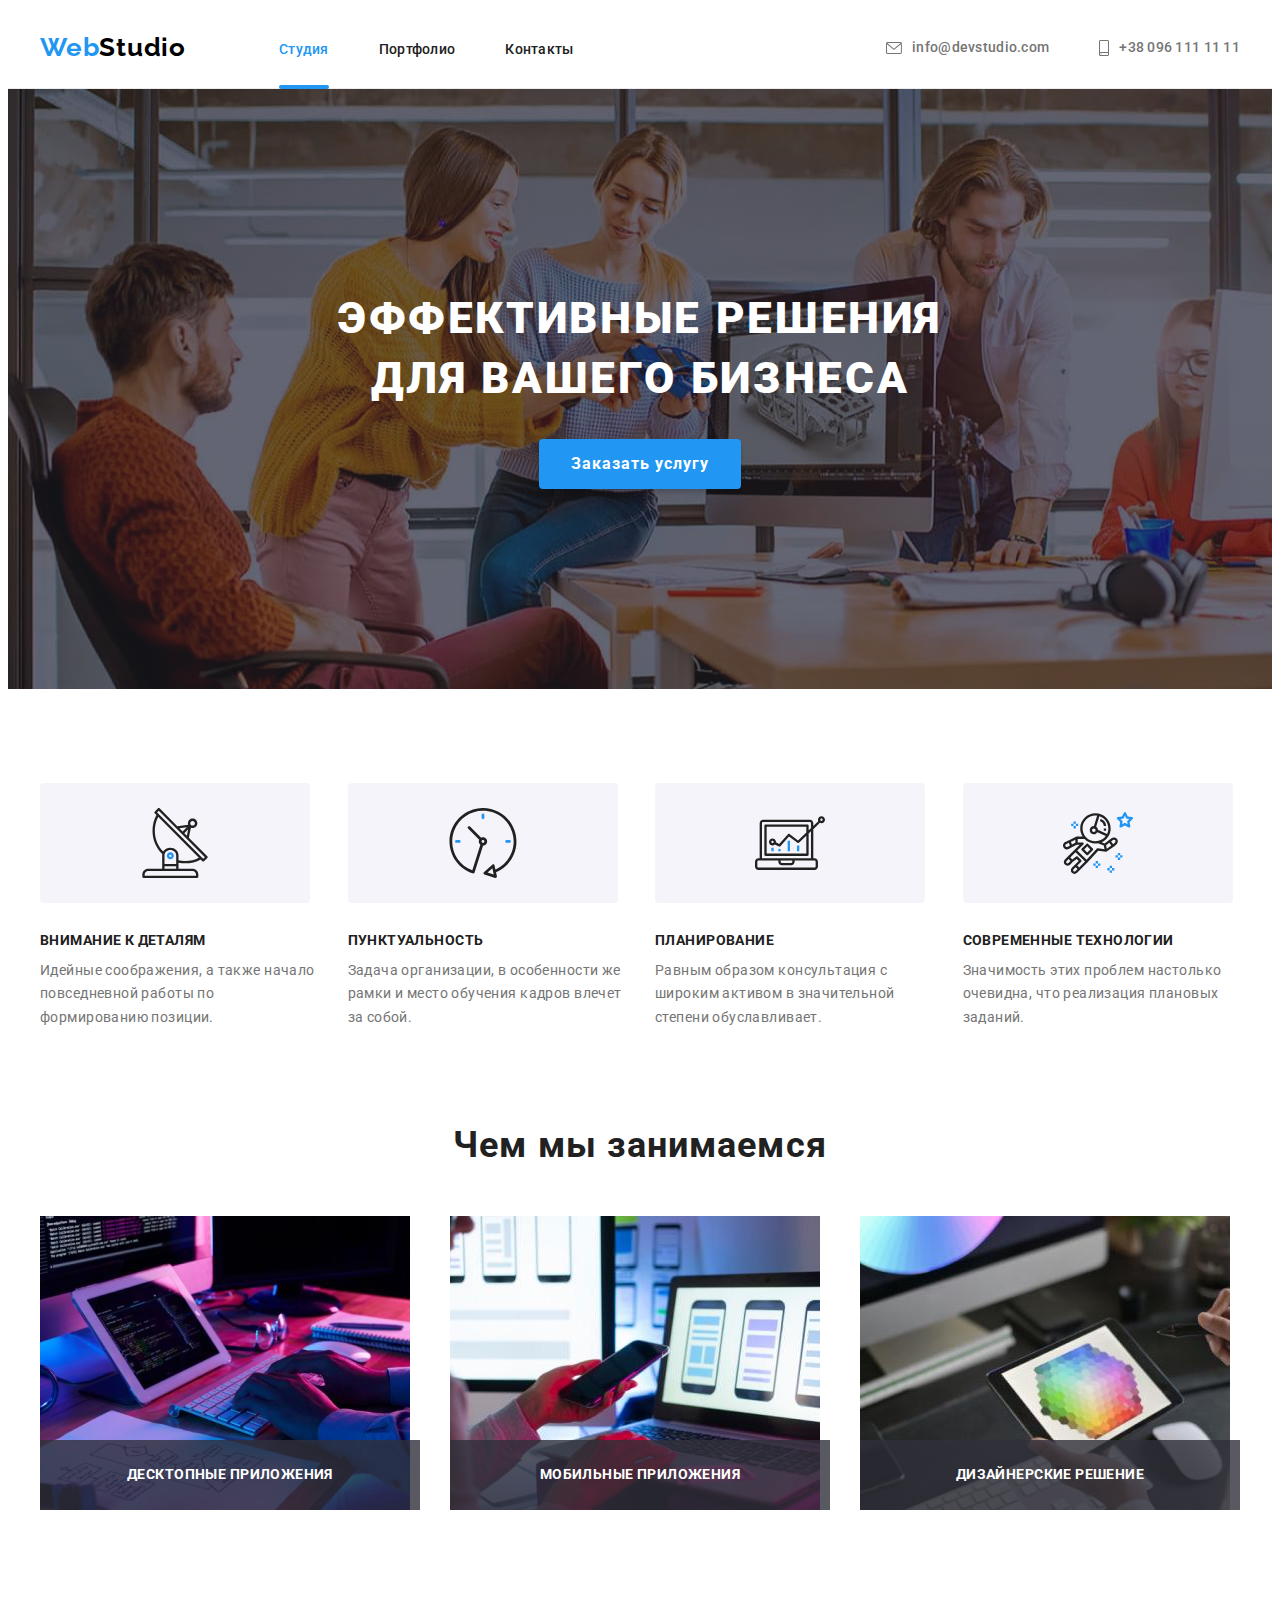
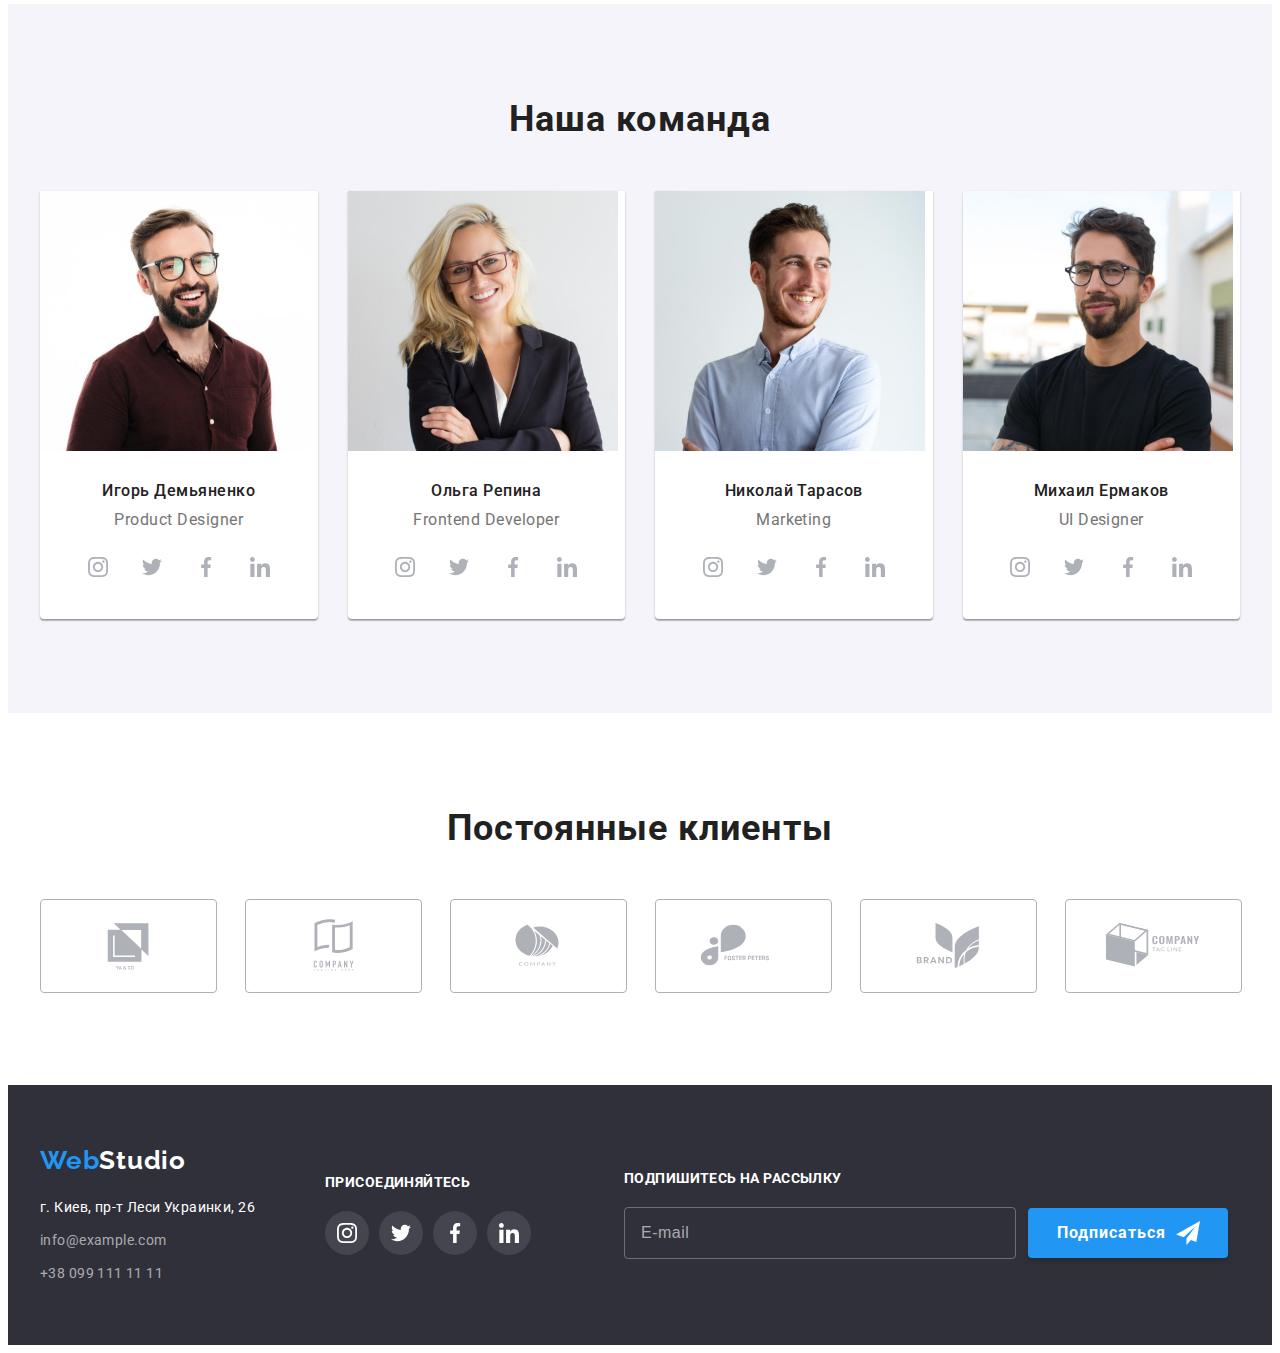
==== commit f86dc675: "add footer bem" ====
--- a/index.html
+++ b/index.html
@@ -390,64 +390,66 @@
         </div>
       </section>
     </main>
-    <footer class="footer">
+    <footer class="footer-main footer-main__footer">
       <div class="container">
-        <div class="footer-container">
-          <div class="footer-address-wrap">
-            <a class="footer-logo link" href="./index.html"
-              ><span class="footer-logo-accent">Web</span>Studio
+        <div class="footer">
+          <div class="address-wrap footer__addres">
+            <a class="logo footer__logo link" href="./index.html"
+              ><span class="logo__accent">Web</span>Studio
             </a>
-            <address class="footer-address">
-              <ul class="footer-list list">
-                <li class="footer-item">
+            <address class="address">
+              <ul class="address__list list">
+                <li class="address__item">
                   <a
-                    class="footer-address-link link"
+                    class="address__link link"
                     href="https://goo.gl/maps/RLzgMfpruisoDYnj7"
                     target="_blank"
                     rel="noopener noreferrer"
                     >г. Киев, пр-т Леси Украинки, 26
                   </a>
                 </li>
-                <li class="footer-item">
-                  <a class="footer-link link" href="mailto:info@example.com"
+                <li class="address__item">
+                  <a
+                    class="address__contact-link link"
+                    href="mailto:info@example.com"
                     >info@example.com</a
                   >
                 </li>
-                <li class="footer-item">
-                  <a class="footer-link link" href="tel:+380991111111"
+                <li class="address__item">
+                  <a class="address__contact-link link" href="tel:+380991111111"
                     >+38 099 111 11 11</a
                   >
                 </li>
               </ul>
             </address>
           </div>
-          <div class="footer-social">
-            <p class="footer-social-text">ПРИСОЕДИНЯЙТЕСЬ</p>
-            <ul class="footer-social-list list">
-              <li class="footer-social-item">
-                <a class="footer-social-link link" href="">
-                  <svg class="footer-social-icon" width="20" height="20">
+          <div class="footer__social">
+            <p class="social__text">ПРИСОЕДИНЯЙТЕСЬ</p>
+            <ul class="social social__list list">
+              <li class="social__item">
+                <a class="social__link social__link--icon-color link" href="">
+                  <svg class="social__icon" width="20" height="20">
                     <use href="./images/icons.svg#icon-instagram"></use>
                   </svg>
                 </a>
               </li>
-              <li class="footer-social-item">
-                <a class="footer-social-link link" href="">
-                  <svg class="footer-social-icon" width="20" height="20">
+              <li class="social__item">
+                <a class="social__link social__link--icon-color link" href="">
+                  <svg class="social__icon" width="20" height="20">
                     <use href="./images/icons.svg#icon-twitter"></use>
                   </svg>
                 </a>
               </li>
-              <li class="footer-social-item">
-                <a class="footer-social-link link" href="">
-                  <svg class="footer-social-icon" width="20" height="20">
+              <li class="social__item">
+                <a class="social__link social__link--icon-color link" href="">
+                  <svg class="social__icon" width="20" height="20">
                     <use href="./images/icons.svg#icon-facebook"></use>
                   </svg>
                 </a>
               </li>
-              <li class="footer-social-item">
-                <a class="footer-social-link link" href="">
-                  <svg class="footer-social-icon" width="20" height="20">
+              <li class="social__item">
+                <a class="social__link social__link--icon-color link" href="">
+                  <svg class="social__icon" width="20" height="20">
                     <use href="./images/icons.svg#icon-linkedin"></use>
                   </svg>
                 </a>
@@ -455,17 +457,17 @@
             </ul>
           </div>
           <div class="footer-form-wrap">
-            <p class="footer-form-title">ПОДПИШИТЕСЬ НА РАССЫЛКУ</p>
+            <p class="footer-form__title">ПОДПИШИТЕСЬ НА РАССЫЛКУ</p>
             <form action="#" class="footer-form">
               <input
                 type="email"
                 name="mail"
                 placeholder="E-mail"
-                class="footer-form-input"
-              />
-              <button type="submit" class="footer-form-btn">
+                class="footer-form__input"
+              />
+              <button type="submit" class="btn footer-form__btn">
                 Подписаться
-                <svg class="footer-form-icon" width="24" height="24">
+                <svg class="footer-form__icon-btn" width="24" height="24">
                   <use href="./images/icons.svg#icon-send"></use>
                 </svg>
               </button>
--- a/css/main.min.css
+++ b/css/main.min.css
@@ -1,2 +1,2 @@
-:root{--accent-logo-color: #2196f3;--second-logo-color: #000000;--third-logo-color: #ffffff;--mine-header-text-color: #212121;--second-header-text-color: #757575;--mine-title-color: #ffffff;--second-title-color: #212121;--third-title-color: #212121;--main-text-color: #757575;--accent-color: #2196f3;--button-color: #2196f3;--button-second-text-color: #ffffff;--button-first-text-color: #212121;--mine-background-color: #2f303a;--second-background-color: #f5f4fa;--icon-main-color: #afb1b8;--icon-second-color: #ffffff;--icon-accent-color: #2196f3;--card-set-gap: 30px}.visually-hidden{position:absolute;white-space:nowrap;width:1px;height:1px;overflow:hidden;border:0;padding:0;clip:rect(0 0 0 0);clip-path:inset(50%);margin:-1px}body{font-family:"Roboto", sans-serif}.list{list-style:none}.link{text-decoration:none}p,h1,h2,h3,h4,h5,h6{margin:0}ul{margin:0;padding:0}button{cursor:pointer}img{display:block;max-width:100%;height:auto}.container{width:1200px;padding-left:15px;padding-right:15px;margin:0 auto}.section-general{padding-top:94px;padding-bottom:94px}.logo{font-family:"Raleway", sans-serif;font-weight:700;font-size:26px;line-height:1.19;letter-spacing:.03em;color:var(--second-logo-color)}.logo__accent{color:var(--accent-logo-color)}.header__logo{padding-top:24px;padding-bottom:25px;margin-right:93px}.contact{display:flex;align-items:center;justify-content:flex-start}.contact__icon{margin-right:10px;fill:currentColor}.contact__item:not(:last-child){margin-right:50px}.contact__link{display:flex;align-items:center;justify-content:center;padding-bottom:32px;padding-top:32px;font-weight:500;font-size:14px;line-height:1.14;letter-spacing:.02em;color:var(--second-header-text-color);transition:color 250ms cubic-bezier(0.4, 0, 0.2, 1)}.contact__link:hover,.contact__link:focus{color:var(--accent-color)}.header__contact{margin-left:auto}.btn{display:flex;align-items:center;justify-content:flex-start;font-family:inherit;font-weight:700;font-size:16px;line-height:1.87;letter-spacing:.06em;color:var(--button-second-text-color);text-align:center;background-color:var(--button-color);box-shadow:0px 4px 4px rgba(0,0,0,0.15);border-radius:4px;border-style:none}.hero__btn{padding:10px 32px;margin:0 auto}.social__list{margin-top:16px}.social{display:flex;align-items:center;justify-content:center}.social__icon{fill:currentColor}.social__item{width:44px;height:44px}.social__item:not(:last-child){margin-right:10px}.social__link{width:100%;height:100%;border-radius:50%;display:flex;align-items:center;justify-content:center;color:var(--icon-main-color);transition:background-color 250ms cubic-bezier(0.4, 0, 0.2, 1),color 250ms cubic-bezier(0.4, 0, 0.2, 1)}.social__link:hover,.social__link:focus{background-color:var(--accent-color);color:var(--icon-second-color)}.backdrop{width:100vw;height:100vh;position:fixed;top:0;left:0;background-color:rgba(0,0,0,0.2);transition:visibility 250ms cubic-bezier(0.4, 0, 0.2, 1),opacity 250ms cubic-bezier(0.4, 0, 0.2, 1)}.backdrop.is-hidden .modal{transform:scale(0) rotate(360deg)}.modal{width:528px;min-height:581px;box-shadow:0px 1px 3px rgba(141,40,40,0.12),0px 1px 1px rgba(0,0,0,0.14),0px 2px 1px rgba(0,0,0,0.2);border-radius:4px;background-color:#ffffff;position:absolute;top:50%;left:50%;transform:scale(1) rotate(0) translate(-50%, -50%);transition:transform 250ms cubic-bezier(0.4, 0, 0.2, 1)}.modal-form-wrap{padding:40px}.modal-form-title{padding-bottom:12px;font-weight:700;font-size:20px;line-height:1.15;text-align:center;letter-spacing:0.03em;color:#212121}.modal-form-field{margin-bottom:10px}.modal-form-label{display:block;margin-bottom:4px;font-weight:400;font-size:12px;line-height:1.17;letter-spacing:0.01em;color:var(--main-text-color)}.modal-input-wrap{position:relative}.modal-input{padding:12px 12px 12px 42px;width:100%;border:1px solid rgba(33,33,33,0.2);border-radius:4px;font-weight:400;font-size:14px;line-height:1.14;letter-spacing:0.01em;color:var(--main-text-color);outline:none;transition:border-color 250ms cubic-bezier(0.4, 0, 0.2, 1)}.modal-input:focus{border-color:var(--accent-color)}.modal-input-icon{position:absolute;top:50%;transform:translateY(-50%);left:12px;transition:fill 250ms cubic-bezier(0.4, 0, 0.2, 1)}.modal-input:focus+.modal-input-icon{fill:var(--icon-accent-color)}.user-text{display:block;padding:12px 16px;width:100%;height:120px;resize:none;outline:none;font-weight:400;font-size:14px;line-height:1.14;letter-spacing:0.01em;color:var(--main-text-color);border:1px solid rgba(33,33,33,0.2);border-radius:4px;transition:border-color 250ms cubic-bezier(0.4, 0, 0.2, 1)}.user-text:focus{border-color:var(--accent-color)}.user-text::placeholder{font-weight:400;font-size:14px;line-height:1.14;letter-spacing:0.01em;color:rgba(117,117,117,0.5)}.modal-form-checkbox{margin-top:20px;margin-bottom:30px;display:flex;align-items:center}.modal-check-text{margin-right:5px;font-weight:400;font-size:14px;line-height:1.71;letter-spacing:0.03em;color:var(--main-text-color);display:flex;align-items:center}.modal-check-text span{width:16px;height:15px;margin-right:8.4px;border:2px solid #212121;border-radius:2px;display:flex;justify-content:center;align-items:center;transition:background-color 250ms cubic-bezier(0.4, 0, 0.2, 1),border 250ms cubic-bezier(0.4, 0, 0.2, 1)}.modal-check:checked+.modal-check-text span{background-color:var(--accent-color);border:none}.icon-check{fill:transparent;transition:fill 250ms cubic-bezier(0.4, 0, 0.2, 1)}.modal-check:checked+.modal-check-text .icon-check{fill:var(--icon-second-color)}.modal-chek-link{color:#2196f3}.modal-btn{display:block;margin:0 auto;padding:10px 55px 10px 56px;font-weight:700;font-size:16px;line-height:1.87;letter-spacing:0.06em;color:var(--button-second-text-color);background-color:var(--button-color);box-shadow:0px 4px 4px rgba(0,0,0,0.15);border-radius:4px;border:none;transition:background-color 250ms cubic-bezier(0.4, 0, 0.2, 1)}.modal-btn:hover{background-color:#188ce8}.modal-close-btn{display:flex;align-items:center;justify-content:center;width:30px;height:30px;border:1px solid rgba(0,0,0,0.1);border-radius:50%;background-color:#ffffff;position:absolute;top:8px;right:8px;outline:none;transition:fill 250ms cubic-bezier(0.4, 0, 0.2, 1)}.modal-close-btn:hover,.modal-close-btn:focus+.modal-close-icon{fill:var(--icon-accent-color)}.is-hidden{visibility:hidden;opacity:0;pointer-events:none}.header-main{border-bottom:1px solid #ececec}.header{display:flex;align-items:center;justify-content:flex-start}.header-nav__list{display:flex}.header-nav__item:not(:last-child){margin-right:50px}.header-nav__link{padding-bottom:32px;padding-top:32px;font-weight:500;font-size:14px;line-height:1.14;letter-spacing:.02em;color:var(--mine-header-text-color);position:relative;transition:color 250ms cubic-bezier(0.4, 0, 0.2, 1)}.header-nav__link:hover,.header-nav__link:focus{color:var(--accent-color)}.header-nav__link.current{color:var(--accent-color)}.header-nav__link.current::after{content:"";width:100%;height:4px;border-radius:2px;background-color:var(--accent-color);position:absolute;bottom:0;left:0}.hero-main{background-color:#c4c4c4;background-image:linear-gradient(rgba(47,48,58,0.4), rgba(47,48,58,0.4)),url(../images/hero-bg.jpg);max-width:1600px}.hero__title{font-weight:900;font-size:44px;line-height:1.36;letter-spacing:.06em;color:var(--mine-title-color);text-align:center;text-transform:uppercase;width:696px;margin:0 auto;margin-bottom:30px}.hero-main__hero{padding-top:200px;padding-bottom:200px;margin:0 auto}.quality__list{display:flex;flex-wrap:wrap;margin-top:calc(-1 * var(--card-set-gap));margin-left:calc(-1 * var(--card-set-gap))}.quality__item{flex-basis:calc(100% / 4 - var(--card-set-gap));margin-top:var(--card-set-gap);margin-left:var(--card-set-gap)}.quality__title{font-weight:700;font-size:14px;line-height:1.14;letter-spacing:.03em;color:var(--third-title-color);text-transform:uppercase;margin-bottom:10px}.quality__text{font-weight:400;font-size:14px;line-height:1.71;letter-spacing:.03em;color:var(--main-text-color)}.quality-icon__wrap{margin-bottom:30px;display:flex;align-items:center;justify-content:center;width:270px;height:120px;background-color:#f5f4fa;border-radius:4px}.works-main{padding-top:0}.works__list{display:flex;flex-wrap:wrap;margin-top:calc(-1 * var(--card-set-gap));margin-left:calc(-1 * var(--card-set-gap))}.works__item{flex-basis:calc(100% / 3 - var(--card-set-gap));margin-top:var(--card-set-gap);margin-left:var(--card-set-gap);position:relative}.works__item-title{width:100%;padding-top:27px;padding-bottom:27px;background-color:rgba(47,48,58,0.8);font-weight:700;font-size:14px;line-height:1.14;letter-spacing:.03em;color:var(--mine-title-color);text-align:center;text-transform:uppercase;position:absolute;bottom:0;left:0}.works__title{font-weight:700;font-size:36px;line-height:1.17;letter-spacing:.03em;color:var(--second-title-color);text-align:center;margin-bottom:50px}.team-main{background-color:var(--second-background-color)}.team__container{padding-top:30px;padding-bottom:30px}.team__title{font-weight:700;font-size:36px;line-height:1.17;letter-spacing:.03em;color:var(--second-title-color);text-align:center;margin-bottom:50px}.team__list{display:flex;flex-wrap:wrap;margin-top:calc(-1 * var(--card-set-gap));margin-left:calc(-1 * var(--card-set-gap))}.team__item{flex-basis:calc(100% / 4 - var(--card-set-gap));margin-top:var(--card-set-gap);margin-left:var(--card-set-gap);background-color:#ffffff;box-shadow:0px 1px 3px rgba(0,0,0,0.12),0px 1px 1px rgba(0,0,0,0.14),0px 2px 1px rgba(0,0,0,0.2);border-radius:0px 0px 4px 4px}.team__list-title{font-weight:500;font-size:16px;line-height:1.19;letter-spacing:.03em;color:var(--third-title-color);text-align:center;margin-bottom:10px}.team__list-text{font-weight:400;font-size:16px;line-height:1.19;letter-spacing:.03em;color:var(--main-text-color);text-align:center}.client__title{font-weight:700;font-size:36px;line-height:1.17;letter-spacing:.03em;color:var(--second-title-color);text-align:center;margin-bottom:50px}.client__list{display:flex;align-items:center;justify-content:center;flex-wrap:wrap;margin-top:calc(-1 * var(--card-set-gap));margin-left:calc(-1 * var(--card-set-gap))}.client__item{width:170px;height:92px;flex-basis:calc(100% / 6 - var(--card-set-gap));margin-top:var(--card-set-gap);margin-left:var(--card-set-gap)}.client__icon{fill:currentColor}.client__link{width:100%;height:100%;display:flex;align-items:center;justify-content:center;color:var(--icon-main-color);border:1px solid #afb1b8;border-radius:4px;transition:color 250ms cubic-bezier(0.4, 0, 0.2, 1),border 250ms cubic-bezier(0.4, 0, 0.2, 1)}.client__link:hover,.client__link:focus{color:var(--icon-accent-color);border:1px solid var(--accent-color)}.footer{background-color:var(--mine-background-color);padding-top:60px;padding-bottom:60px}.footer-logo{font-family:"Raleway", sans-serif;font-weight:700;font-size:26px;line-height:1.19;letter-spacing:0.03em;color:var(--third-logo-color);margin-bottom:20px;display:block}.footer-logo-accent{color:var(--accent-logo-color)}.footer-item:not(:last-child){margin-bottom:9px}.footer-address-link{font-style:normal;font-weight:400;font-size:14px;line-height:1.71;letter-spacing:0.03em;color:#ffffff;transition:color 250ms cubic-bezier(0.4, 0, 0.2, 1)}.footer-address-link:hover,.footer-address-link:focus{color:var(--accent-color)}.footer-link{font-style:normal;font-weight:400;font-size:14px;line-height:1.71;letter-spacing:0.03em;color:rgba(255,255,255,0.6);transition:color 250ms cubic-bezier(0.4, 0, 0.2, 1)}.footer-link:hover,.footer-link:focus{color:var(--accent-color)}.footer-container{display:flex;align-items:center}.footer-address-wrap{margin-right:70px}.footer-social{margin-right:93px}.footer-social-text{font-weight:700;font-size:14px;line-height:1.14;letter-spacing:0.03em;color:#ffffff;margin-bottom:20px}.footer-social-list{display:flex;justify-content:center;align-items:center}.footer-social-item{width:44px;height:44px}.footer-social-item:not(:last-child){margin-right:10px}.footer-social-link{width:100%;height:100%;display:flex;align-items:center;justify-content:center;background:rgba(255,255,255,0.1);border-radius:50%;color:var(--icon-second-color);transition:background-color 250ms cubic-bezier(0.4, 0, 0.2, 1)}.footer-social-link:hover,.footer-social-link:focus{background-color:var(--accent-color)}.footer-social-icon{fill:currentColor}.footer-form{display:flex;align-items:center}.footer-form-title{padding-bottom:20px;font-weight:700;font-size:14px;line-height:1.14;letter-spacing:0.03em;text-transform:uppercase;color:var(--mine-title-color)}.footer-form-input{padding:15px 16px;width:358px;margin-right:12px;background-color:transparent;border:1px solid rgba(255,255,255,0.3);border-radius:4px;outline:none;font-weight:400;font-size:16px;line-height:1.25;color:rgba(255,255,255,0.6)}.footer-form-input::placeholder{font-weight:400;font-size:16px;line-height:1.25;color:rgba(255,255,255,0.6)}.footer-form-btn{padding:10px 28px 10px 29px;display:flex;align-items:center;text-align:center;background:var(--button-color);box-shadow:0px 4px 4px rgba(0,0,0,0.15);border-radius:4px;border:none;font-weight:700;font-size:16px;line-height:1.87;letter-spacing:0.06em;color:var(--button-second-text-color)}.footer-form-icon{margin-left:10px;fill:var(--icon-second-color)}.portfolio-filter-list{display:flex;justify-content:center;margin-bottom:50px}.portfolio-filter-item:not(:last-child){margin-right:8px}.portfolio-filter-btn{font-family:inherit;font-weight:500;font-size:16px;line-height:1.63;text-align:center;letter-spacing:0.03em;color:var(--button-first-text-color);background-color:#f5f4fa;border-radius:4px;border-style:none;padding:6px 22px;transition:background-color 250ms cubic-bezier(0.4, 0, 0.2, 1),color 250ms cubic-bezier(0.4, 0, 0.2, 1),box-shadow 250ms cubic-bezier(0.4, 0, 0.2, 1)}.portfolio-filter-btn:hover,.portfolio-filter-btn:focus{color:var(--button-second-text-color);background-color:var(--button-color);box-shadow:0px 3px 1px rgba(0,0,0,0.1),0px 1px 2px rgba(0,0,0,0.08),0px 2px 2px rgba(0,0,0,0.12)}.portfolio-work-list{display:flex;flex-wrap:wrap;margin-top:calc(-1 * var(--card-set-gap));margin-left:calc(-1 * var(--card-set-gap))}.portfolio-work-item{border:1px solid #eeeeee;flex-basis:calc(100% / 3 - var(--card-set-gap));margin-top:var(--card-set-gap);margin-left:var(--card-set-gap);transition:box-shadow 250ms cubic-bezier(0.4, 0, 0.2, 1)}.portfolio-work-item:hover{box-shadow:0px 1px 1px rgba(0,0,0,0.12),0px 4px 4px rgba(0,0,0,0.06),1px 4px 6px rgba(0,0,0,0.16)}.portfolio-work-title{font-weight:700;font-size:18px;line-height:2;letter-spacing:0.06em;color:var(--second-title-color);margin-bottom:4px}.portfolio-owerlay-wrap{position:relative;overflow:hidden}.portfolio-work-overlay{padding:63px 24px;height:100%;font-weight:400;font-size:18px;line-height:1.56;letter-spacing:0.03em;color:#ffffff;background-color:rgba(33,150,243,0.9);position:absolute;top:0;left:0;transform:translateY(101%);transition:transform 250ms cubic-bezier(0.4, 0, 0.2, 1)}.portfolio-work-item:hover .portfolio-work-overlay{transform:translateY(0)}.portfolio-work-text{font-weight:400;font-size:16px;line-height:1.87;letter-spacing:0.03em;color:var(--main-text-color)}.portfolio-container-text{padding:20px 24px}
+:root{--accent-logo-color: #2196f3;--second-logo-color: #000000;--third-logo-color: #ffffff;--mine-header-text-color: #212121;--second-header-text-color: #757575;--mine-title-color: #ffffff;--second-title-color: #212121;--third-title-color: #212121;--main-text-color: #757575;--accent-color: #2196f3;--button-color: #2196f3;--button-second-text-color: #ffffff;--button-first-text-color: #212121;--mine-background-color: #2f303a;--second-background-color: #f5f4fa;--icon-main-color: #afb1b8;--icon-second-color: #ffffff;--icon-accent-color: #2196f3;--card-set-gap: 30px}.visually-hidden{position:absolute;white-space:nowrap;width:1px;height:1px;overflow:hidden;border:0;padding:0;clip:rect(0 0 0 0);clip-path:inset(50%);margin:-1px}body{font-family:"Roboto", sans-serif}.list{list-style:none}.link{text-decoration:none}p,h1,h2,h3,h4,h5,h6{margin:0}ul{margin:0;padding:0}button{cursor:pointer}img{display:block;max-width:100%;height:auto}.container{width:1200px;padding-left:15px;padding-right:15px;margin:0 auto}.section-general{padding-top:94px;padding-bottom:94px}.logo{font-family:"Raleway", sans-serif;font-weight:700;font-size:26px;line-height:1.19;letter-spacing:.03em;color:var(--second-logo-color)}.logo__accent{color:var(--accent-logo-color)}.header__logo{padding-top:24px;padding-bottom:25px;margin-right:93px}.footer__logo{color:var(--third-logo-color);margin-bottom:20px;display:block}.contact{display:flex;align-items:center;justify-content:flex-start}.contact__icon{margin-right:10px;fill:currentColor}.contact__item:not(:last-child){margin-right:50px}.contact__link{display:flex;align-items:center;justify-content:center;padding-bottom:32px;padding-top:32px;font-weight:500;font-size:14px;line-height:1.14;letter-spacing:.02em;color:var(--second-header-text-color);transition:color 250ms cubic-bezier(0.4, 0, 0.2, 1)}.contact__link:hover,.contact__link:focus{color:var(--accent-color)}.header__contact{margin-left:auto}.btn{display:flex;align-items:center;justify-content:flex-start;font-family:inherit;font-weight:700;font-size:16px;line-height:1.87;letter-spacing:.06em;color:var(--button-second-text-color);text-align:center;background-color:var(--button-color);box-shadow:0px 4px 4px rgba(0,0,0,0.15);border-radius:4px;border-style:none}.hero__btn{padding:10px 32px;margin:0 auto}.footer-form__btn{padding:10px 28px 10px 29px}.social{display:flex;align-items:center;justify-content:center}.social__icon{fill:currentColor}.social__list{margin-top:16px}.social__item{width:44px;height:44px}.social__item:not(:last-child){margin-right:10px}.social__link{width:100%;height:100%;border-radius:50%;display:flex;align-items:center;justify-content:center;color:var(--icon-main-color);transition:background-color 250ms cubic-bezier(0.4, 0, 0.2, 1),color 250ms cubic-bezier(0.4, 0, 0.2, 1)}.social__link:hover,.social__link:focus{background-color:var(--accent-color);color:var(--icon-second-color)}.footer__social{margin-right:93px}.social__text{font-weight:700;font-size:14px;line-height:1.14;letter-spacing:.03em;color:var(--mine-title-color);margin-bottom:20px}.social__link--icon-color{color:var(--icon-second-color);background-color:rgba(255,255,255,0.1)}.backdrop{width:100vw;height:100vh;position:fixed;top:0;left:0;background-color:rgba(0,0,0,0.2);transition:visibility 250ms cubic-bezier(0.4, 0, 0.2, 1),opacity 250ms cubic-bezier(0.4, 0, 0.2, 1)}.backdrop.is-hidden .modal{transform:scale(0) rotate(360deg)}.modal{width:528px;min-height:581px;box-shadow:0px 1px 3px rgba(141,40,40,0.12),0px 1px 1px rgba(0,0,0,0.14),0px 2px 1px rgba(0,0,0,0.2);border-radius:4px;background-color:#ffffff;position:absolute;top:50%;left:50%;transform:scale(1) rotate(0) translate(-50%, -50%);transition:transform 250ms cubic-bezier(0.4, 0, 0.2, 1)}.modal-form-wrap{padding:40px}.modal-form-title{padding-bottom:12px;font-weight:700;font-size:20px;line-height:1.15;text-align:center;letter-spacing:0.03em;color:#212121}.modal-form-field{margin-bottom:10px}.modal-form-label{display:block;margin-bottom:4px;font-weight:400;font-size:12px;line-height:1.17;letter-spacing:0.01em;color:var(--main-text-color)}.modal-input-wrap{position:relative}.modal-input{padding:12px 12px 12px 42px;width:100%;border:1px solid rgba(33,33,33,0.2);border-radius:4px;font-weight:400;font-size:14px;line-height:1.14;letter-spacing:0.01em;color:var(--main-text-color);outline:none;transition:border-color 250ms cubic-bezier(0.4, 0, 0.2, 1)}.modal-input:focus{border-color:var(--accent-color)}.modal-input-icon{position:absolute;top:50%;transform:translateY(-50%);left:12px;transition:fill 250ms cubic-bezier(0.4, 0, 0.2, 1)}.modal-input:focus+.modal-input-icon{fill:var(--icon-accent-color)}.user-text{display:block;padding:12px 16px;width:100%;height:120px;resize:none;outline:none;font-weight:400;font-size:14px;line-height:1.14;letter-spacing:0.01em;color:var(--main-text-color);border:1px solid rgba(33,33,33,0.2);border-radius:4px;transition:border-color 250ms cubic-bezier(0.4, 0, 0.2, 1)}.user-text:focus{border-color:var(--accent-color)}.user-text::placeholder{font-weight:400;font-size:14px;line-height:1.14;letter-spacing:0.01em;color:rgba(117,117,117,0.5)}.modal-form-checkbox{margin-top:20px;margin-bottom:30px;display:flex;align-items:center}.modal-check-text{margin-right:5px;font-weight:400;font-size:14px;line-height:1.71;letter-spacing:0.03em;color:var(--main-text-color);display:flex;align-items:center}.modal-check-text span{width:16px;height:15px;margin-right:8.4px;border:2px solid #212121;border-radius:2px;display:flex;justify-content:center;align-items:center;transition:background-color 250ms cubic-bezier(0.4, 0, 0.2, 1),border 250ms cubic-bezier(0.4, 0, 0.2, 1)}.modal-check:checked+.modal-check-text span{background-color:var(--accent-color);border:none}.icon-check{fill:transparent;transition:fill 250ms cubic-bezier(0.4, 0, 0.2, 1)}.modal-check:checked+.modal-check-text .icon-check{fill:var(--icon-second-color)}.modal-chek-link{color:#2196f3}.modal-btn{display:block;margin:0 auto;padding:10px 55px 10px 56px;font-weight:700;font-size:16px;line-height:1.87;letter-spacing:0.06em;color:var(--button-second-text-color);background-color:var(--button-color);box-shadow:0px 4px 4px rgba(0,0,0,0.15);border-radius:4px;border:none;transition:background-color 250ms cubic-bezier(0.4, 0, 0.2, 1)}.modal-btn:hover{background-color:#188ce8}.modal-close-btn{display:flex;align-items:center;justify-content:center;width:30px;height:30px;border:1px solid rgba(0,0,0,0.1);border-radius:50%;background-color:#ffffff;position:absolute;top:8px;right:8px;outline:none;transition:fill 250ms cubic-bezier(0.4, 0, 0.2, 1)}.modal-close-btn:hover,.modal-close-btn:focus+.modal-close-icon{fill:var(--icon-accent-color)}.is-hidden{visibility:hidden;opacity:0;pointer-events:none}.header-main{border-bottom:1px solid #ececec}.header{display:flex;align-items:center;justify-content:flex-start}.header-nav__list{display:flex}.header-nav__item:not(:last-child){margin-right:50px}.header-nav__link{padding-bottom:32px;padding-top:32px;font-weight:500;font-size:14px;line-height:1.14;letter-spacing:.02em;color:var(--mine-header-text-color);position:relative;transition:color 250ms cubic-bezier(0.4, 0, 0.2, 1)}.header-nav__link:hover,.header-nav__link:focus{color:var(--accent-color)}.header-nav__link.current{color:var(--accent-color)}.header-nav__link.current::after{content:"";width:100%;height:4px;border-radius:2px;background-color:var(--accent-color);position:absolute;bottom:0;left:0}.hero-main{background-color:#c4c4c4;background-image:linear-gradient(rgba(47,48,58,0.4), rgba(47,48,58,0.4)),url(../images/hero-bg.jpg);max-width:1600px}.hero__title{font-weight:900;font-size:44px;line-height:1.36;letter-spacing:.06em;color:var(--mine-title-color);text-align:center;text-transform:uppercase;width:696px;margin:0 auto;margin-bottom:30px}.hero-main__hero{padding-top:200px;padding-bottom:200px;margin:0 auto}.quality__list{display:flex;flex-wrap:wrap;margin-top:calc(-1 * var(--card-set-gap));margin-left:calc(-1 * var(--card-set-gap))}.quality__item{flex-basis:calc(100% / 4 - var(--card-set-gap));margin-top:var(--card-set-gap);margin-left:var(--card-set-gap)}.quality__title{font-weight:700;font-size:14px;line-height:1.14;letter-spacing:.03em;color:var(--third-title-color);text-transform:uppercase;margin-bottom:10px}.quality__text{font-weight:400;font-size:14px;line-height:1.71;letter-spacing:.03em;color:var(--main-text-color)}.quality-icon__wrap{margin-bottom:30px;display:flex;align-items:center;justify-content:center;width:270px;height:120px;background-color:#f5f4fa;border-radius:4px}.works-main{padding-top:0}.works__list{display:flex;flex-wrap:wrap;margin-top:calc(-1 * var(--card-set-gap));margin-left:calc(-1 * var(--card-set-gap))}.works__item{flex-basis:calc(100% / 3 - var(--card-set-gap));margin-top:var(--card-set-gap);margin-left:var(--card-set-gap);position:relative}.works__item-title{width:100%;padding-top:27px;padding-bottom:27px;background-color:rgba(47,48,58,0.8);font-weight:700;font-size:14px;line-height:1.14;letter-spacing:.03em;color:var(--mine-title-color);text-align:center;text-transform:uppercase;position:absolute;bottom:0;left:0}.works__title{font-weight:700;font-size:36px;line-height:1.17;letter-spacing:.03em;color:var(--second-title-color);text-align:center;margin-bottom:50px}.team-main{background-color:var(--second-background-color)}.team__container{padding-top:30px;padding-bottom:30px}.team__title{font-weight:700;font-size:36px;line-height:1.17;letter-spacing:.03em;color:var(--second-title-color);text-align:center;margin-bottom:50px}.team__list{display:flex;flex-wrap:wrap;margin-top:calc(-1 * var(--card-set-gap));margin-left:calc(-1 * var(--card-set-gap))}.team__item{flex-basis:calc(100% / 4 - var(--card-set-gap));margin-top:var(--card-set-gap);margin-left:var(--card-set-gap);background-color:#ffffff;box-shadow:0px 1px 3px rgba(0,0,0,0.12),0px 1px 1px rgba(0,0,0,0.14),0px 2px 1px rgba(0,0,0,0.2);border-radius:0px 0px 4px 4px}.team__list-title{font-weight:500;font-size:16px;line-height:1.19;letter-spacing:.03em;color:var(--third-title-color);text-align:center;margin-bottom:10px}.team__list-text{font-weight:400;font-size:16px;line-height:1.19;letter-spacing:.03em;color:var(--main-text-color);text-align:center}.client__title{font-weight:700;font-size:36px;line-height:1.17;letter-spacing:.03em;color:var(--second-title-color);text-align:center;margin-bottom:50px}.client__list{display:flex;align-items:center;justify-content:center;flex-wrap:wrap;margin-top:calc(-1 * var(--card-set-gap));margin-left:calc(-1 * var(--card-set-gap))}.client__item{width:170px;height:92px;flex-basis:calc(100% / 6 - var(--card-set-gap));margin-top:var(--card-set-gap);margin-left:var(--card-set-gap)}.client__icon{fill:currentColor}.client__link{width:100%;height:100%;display:flex;align-items:center;justify-content:center;color:var(--icon-main-color);border:1px solid #afb1b8;border-radius:4px;transition:color 250ms cubic-bezier(0.4, 0, 0.2, 1),border 250ms cubic-bezier(0.4, 0, 0.2, 1)}.client__link:hover,.client__link:focus{color:var(--icon-accent-color);border:1px solid var(--accent-color)}.footer__addres{margin-right:70px}.footer-main__footer{padding-top:60px;padding-bottom:60px}.footer-main{background-color:var(--mine-background-color)}.footer{display:flex;align-items:center;justify-content:flex-start}.address__item:not(:last-child){margin-bottom:9px}.address__link{font-weight:400;font-size:14px;line-height:1.71;letter-spacing:.03em;color:#fff;font-style:normal;transition:color 250ms cubic-bezier(0.4, 0, 0.2, 1)}.address__link:hover,.address__link:focus{color:var(--accent-color)}.address__contact-link{font-weight:400;font-size:14px;line-height:1.71;letter-spacing:.03em;color:rgba(255,255,255,0.6);font-style:normal;transition:color 250ms cubic-bezier(0.4, 0, 0.2, 1)}.address__contact-link:hover,.address__contact-link:focus{color:var(--accent-color)}.footer-form{display:flex;align-items:center;justify-content:flex-start}.footer-form__title{padding-bottom:20px;font-weight:700;font-size:14px;line-height:1.14;letter-spacing:.03em;color:var(--mine-title-color);text-transform:uppercase}.footer-form__input{padding:15px 16px;width:358px;margin-right:12px;background-color:transparent;border:1px solid rgba(255,255,255,0.3);border-radius:4px;outline:none;font-weight:400;font-size:16px;line-height:1.25;letter-spacing:.03em;color:rgba(255,255,255,0.6)}.footer-form__input::placeholder{font-weight:400;font-size:16px;line-height:1.25;letter-spacing:.03em;color:rgba(255,255,255,0.6)}.footer-form__icon-btn{margin-left:10px;fill:var(--icon-second-color)}.portfolio-filter-list{display:flex;justify-content:center;margin-bottom:50px}.portfolio-filter-item:not(:last-child){margin-right:8px}.portfolio-filter-btn{font-family:inherit;font-weight:500;font-size:16px;line-height:1.63;text-align:center;letter-spacing:0.03em;color:var(--button-first-text-color);background-color:#f5f4fa;border-radius:4px;border-style:none;padding:6px 22px;transition:background-color 250ms cubic-bezier(0.4, 0, 0.2, 1),color 250ms cubic-bezier(0.4, 0, 0.2, 1),box-shadow 250ms cubic-bezier(0.4, 0, 0.2, 1)}.portfolio-filter-btn:hover,.portfolio-filter-btn:focus{color:var(--button-second-text-color);background-color:var(--button-color);box-shadow:0px 3px 1px rgba(0,0,0,0.1),0px 1px 2px rgba(0,0,0,0.08),0px 2px 2px rgba(0,0,0,0.12)}.portfolio-work-list{display:flex;flex-wrap:wrap;margin-top:calc(-1 * var(--card-set-gap));margin-left:calc(-1 * var(--card-set-gap))}.portfolio-work-item{border:1px solid #eeeeee;flex-basis:calc(100% / 3 - var(--card-set-gap));margin-top:var(--card-set-gap);margin-left:var(--card-set-gap);transition:box-shadow 250ms cubic-bezier(0.4, 0, 0.2, 1)}.portfolio-work-item:hover{box-shadow:0px 1px 1px rgba(0,0,0,0.12),0px 4px 4px rgba(0,0,0,0.06),1px 4px 6px rgba(0,0,0,0.16)}.portfolio-work-title{font-weight:700;font-size:18px;line-height:2;letter-spacing:0.06em;color:var(--second-title-color);margin-bottom:4px}.portfolio-owerlay-wrap{position:relative;overflow:hidden}.portfolio-work-overlay{padding:63px 24px;height:100%;font-weight:400;font-size:18px;line-height:1.56;letter-spacing:0.03em;color:#ffffff;background-color:rgba(33,150,243,0.9);position:absolute;top:0;left:0;transform:translateY(101%);transition:transform 250ms cubic-bezier(0.4, 0, 0.2, 1)}.portfolio-work-item:hover .portfolio-work-overlay{transform:translateY(0)}.portfolio-work-text{font-weight:400;font-size:16px;line-height:1.87;letter-spacing:0.03em;color:var(--main-text-color)}.portfolio-container-text{padding:20px 24px}
 /*# sourceMappingURL=main.min.css.map */